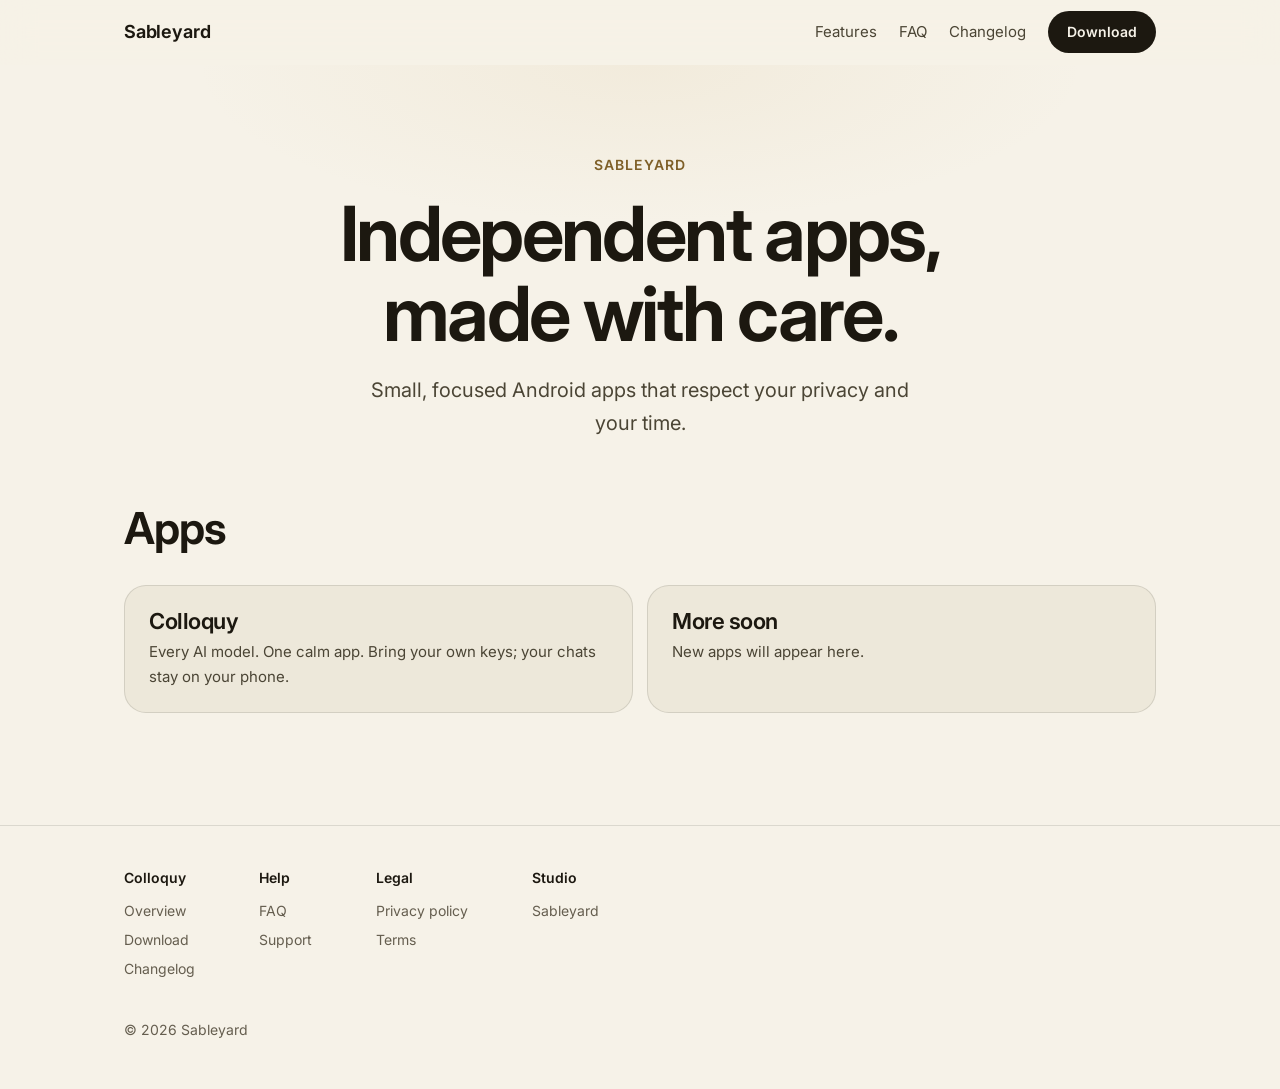
==== index.html @ 64ff5a61 "Add files via upload" ====
<!DOCTYPE html>
<html lang="en">
<head>
<meta charset="utf-8"><meta name="viewport" content="width=device-width, initial-scale=1"><meta name="color-scheme" content="dark light"><meta name="theme-color" content="#16130A"><script>document.documentElement.className="js"</script>
<title>Sableyard - Independent Android apps</title>
<meta name="description" content="Sableyard makes independent Android apps made with care. First app: Colloquy, every AI model in one calm app.">
<link rel="canonical" href="https://sableyard.online/">
<meta property="og:type" content="website"><meta property="og:title" content="Sableyard"><meta property="og:description" content="Independent Android apps, made with care."><meta property="og:url" content="https://sableyard.online/"><meta property="og:image" content="https://sableyard.online/assets/og.png"><meta name="twitter:card" content="summary_large_image">
<link rel="icon" href="assets/favicon.svg" type="image/svg+xml">
<link rel="preload" href="assets/inter.woff2" as="font" type="font/woff2" crossorigin>
<link rel="stylesheet" href="assets/style.css">
</head>
<body>
<a class="skip" href="#main">Skip to content</a>
<header class="site"><div class="wrap bar"><a class="brand" href="./">Sableyard</a><nav><a href="colloquy/#features">Features</a><a href="colloquy/#faq">FAQ</a><a href="colloquy/changelog/">Changelog</a><a class="btn sm" href="colloquy/download/">Download</a></nav></div></header>
<main id="main" class="wrap">
  <div class="hero">
    <p class="eyebrow reveal">Sableyard</p>
    <h1 class="reveal" style="--d:.05s">Independent apps, made with care.</h1>
    <p class="lead reveal" style="--d:.12s">Small, focused Android apps that respect your privacy and your time.</p>
  </div>
  <section>
    <h2 class="reveal">Apps</h2>
    <div class="apps">
      <a class="card reveal" href="colloquy/"><h3>Colloquy</h3><p>Every AI model. One calm app. Bring your own keys; your chats stay on your phone.</p></a>
      <div class="card reveal" style="--d:.08s"><h3>More soon</h3><p>New apps will appear here.</p></div>
    </div>
  </section>
</main>
<footer class="site"><div class="wrap"><div class="cols"><div><h4>Colloquy</h4><a href="colloquy/">Overview</a><a href="colloquy/download/">Download</a><a href="colloquy/changelog/">Changelog</a></div><div><h4>Help</h4><a href="colloquy/#faq">FAQ</a><a href="colloquy/support/">Support</a></div><div><h4>Legal</h4><a href="colloquy/privacy/">Privacy policy</a><a href="colloquy/terms/">Terms</a></div><div><h4>Studio</h4><a href="./">Sableyard</a></div></div><span>&copy; 2026 Sableyard</span></div></footer>
<script src="assets/site.js" defer></script>
</body>
</html>
---- assets/style.css ----
@view-transition{navigation:auto}
@font-face{font-family:Inter;src:url(inter.woff2) format("woff2");font-weight:100 900;font-display:swap}
:root{--bg:#16130A;--raised:#262219;--control:#2E2B22;--line:rgba(244,239,227,.10);--text:#F4EFE3;--text2:#BDB6A4;--text3:#8F8878;--sand:#CDAE72;--btn:#F4EFE3;--btn-fg:#16130A;--ease:cubic-bezier(.2,0,0,1);color-scheme:dark}
@media (prefers-color-scheme:light){:root{--bg:#F6F2E8;--raised:#EDE8DA;--control:#E3DDCB;--line:rgba(28,24,16,.12);--text:#1C1810;--text2:#4B4535;--text3:#655E4F;--sand:#7E5F27;--btn:#1C1810;--btn-fg:#F6F2E8;color-scheme:light}}
*{box-sizing:border-box}
html{scroll-behavior:smooth;-webkit-text-size-adjust:100%}
body{margin:0;background:var(--bg);color:var(--text);font:400 16px/1.65 Inter,system-ui,-apple-system,"Segoe UI",Roboto,sans-serif;-webkit-font-smoothing:antialiased}
a{color:inherit}
:focus-visible{outline:2px solid var(--sand);outline-offset:3px;border-radius:6px}
.wrap{max-width:1080px;margin:0 auto;padding:0 24px}
.skip{position:absolute;left:-999px}.skip:focus{left:16px;top:12px;background:var(--btn);color:var(--btn-fg);padding:8px 14px;border-radius:999px;z-index:20}
header.site{position:sticky;top:0;z-index:10;background:rgba(22,19,10,.72);background:color-mix(in srgb,var(--bg) 72%,transparent);-webkit-backdrop-filter:saturate(1.4) blur(16px);backdrop-filter:saturate(1.4) blur(16px);border-bottom:1px solid transparent;transition:border-color .3s}
header.site.scrolled{border-color:var(--line)}
header .bar{display:flex;align-items:center;justify-content:space-between;height:64px}
.brand{font-weight:650;letter-spacing:-.01em;text-decoration:none;font-size:18px}
nav{display:flex;align-items:center;gap:22px}
nav a:not(.btn){color:var(--text2);text-decoration:none;font-size:15px;transition:color .2s}
nav a:not(.btn):hover{color:var(--text)}
.btn{display:inline-flex;align-items:center;gap:8px;padding:13px 26px;border-radius:999px;background:var(--btn);color:var(--btn-fg);text-decoration:none;font-weight:600;font-size:15px;transition:transform .25s var(--ease),opacity .2s;border:1px solid transparent}
.btn:hover{transform:translateY(-1px)}.btn:active{transform:scale(.97)}
.btn.sm{padding:8px 18px;font-size:14px}
.btn.ghost{background:transparent;color:var(--text);border-color:var(--line)}
.btn.ghost:hover{border-color:var(--sand);color:var(--sand)}
.btn[aria-disabled=true]{opacity:.5;pointer-events:none}
.hero{text-align:center;padding:88px 0 24px;background:radial-gradient(60% 55% at 50% 0,rgba(205,174,114,.10),transparent 72%)}
.eyebrow{color:var(--sand);font-size:14px;font-weight:600;letter-spacing:.08em;text-transform:uppercase;margin:0 0 18px}
h1{font-size:clamp(40px,8vw,76px);line-height:1.05;letter-spacing:-.035em;font-weight:650;margin:0 auto 20px;max-width:14ch}
.lead{font-size:clamp(17px,2.2vw,20px);color:var(--text2);max-width:560px;margin:0 auto}
.row{display:flex;flex-wrap:wrap;justify-content:center;gap:12px;margin:32px 0 8px}
.meta{color:var(--text3);font-size:14px}
.stage{display:flex;justify-content:center;padding:48px 0 8px}
.phone{width:min(290px,76vw);aspect-ratio:9/19;border-radius:46px;border:1px solid var(--line);background:#0b0a06;padding:9px;box-shadow:0 50px 120px -50px #000,0 0 0 1px rgba(255,255,255,.02) inset;transition:transform .25s var(--ease);will-change:transform}
.screen{height:100%;border-radius:37px;background:#111;color:#f2f2f2;padding:16px 14px;display:flex;flex-direction:column;gap:14px;overflow:hidden;font-size:12.5px;line-height:1.5}
.screen .top{display:flex;align-items:center;justify-content:space-between;padding-top:14px}
.circ{width:30px;height:30px;border-radius:50%;background:#292929;border:1px solid rgba(255,255,255,.08);flex:none}
.pill{display:inline-flex;align-items:center;gap:6px;background:#292929;border:1px solid rgba(255,255,255,.08);border-radius:999px;padding:6px 14px;font-weight:600;font-size:12px}
.msgs{flex:1;display:flex;flex-direction:column;gap:14px;padding-top:18px}
.u{align-self:flex-end;background:#1f1f1f;border-radius:16px;padding:8px 12px;margin:0;max-width:80%}
.a{margin:0;color:#e6e6e6;min-height:3.2em}.a small{display:block;color:#8a8a8a;font-size:11px;margin-bottom:4px}
.comp{display:flex;align-items:center;gap:10px;background:#292929;border:1px solid rgba(255,255,255,.08);border-radius:26px;padding:8px;color:#8a8a8a}
.comp span{flex:1;padding-left:4px}.comp .circ{background:#333}.comp .send{background:#f2f2f2;border:0}
.chips{display:flex;flex-wrap:wrap;justify-content:center;gap:8px;margin:28px auto 0;max-width:640px}
.chips button{font:inherit;font-size:14px;color:var(--text2);background:var(--control);border:1px solid var(--line);border-radius:999px;padding:7px 16px;cursor:pointer;transition:all .2s var(--ease)}
.chips button:hover{color:var(--text)}.chips button:active{transform:scale(.95)}
.chips button[aria-pressed=true]{color:var(--sand);border-color:var(--sand)}
section{padding:40px 0}
h2{font-size:clamp(28px,4.5vw,44px);line-height:1.12;letter-spacing:-.025em;font-weight:650;margin:0 0 12px}
h3{margin:0;font-size:clamp(22px,3vw,30px);line-height:1.2;letter-spacing:-.02em;font-weight:620}
.feature{display:grid;grid-template-columns:1fr 1.5fr;gap:24px 48px;padding:48px 0;border-top:1px solid var(--line)}
.feature .n{display:block;color:var(--sand);font-size:13px;font-weight:600;letter-spacing:.08em;margin-bottom:10px}
.feature p{margin:0 0 12px;color:var(--text2);font-size:17px}
.feature p:last-child{margin:0}
.apps{display:grid;gap:14px;grid-template-columns:repeat(auto-fit,minmax(260px,1fr));margin-top:32px}
.card{display:block;background:var(--raised);border:1px solid var(--line);border-radius:22px;padding:22px 24px;text-decoration:none;transition:transform .3s var(--ease),border-color .3s}
a.card:hover{transform:translateY(-3px);border-color:var(--sand)}
.card h3{font-size:22px;margin-bottom:6px}.card p{margin:0;color:var(--text2);font-size:15px}
details{border-top:1px solid var(--line)}details:last-of-type{border-bottom:1px solid var(--line)}
summary{list-style:none;cursor:pointer;display:flex;justify-content:space-between;gap:16px;padding:20px 0;font-size:18px;font-weight:550}
summary::-webkit-details-marker{display:none}
summary::after{content:"+";color:var(--sand);font-size:24px;line-height:1;transition:transform .3s var(--ease)}
details[open] summary::after{transform:rotate(45deg)}
details p{margin:0 0 20px;color:var(--text2);max-width:62ch}
.cta{text-align:center;padding:96px 0 40px}
.cta h2{max-width:16ch;margin:0 auto 12px}
footer.site{margin-top:72px;border-top:1px solid var(--line);padding:40px 0 48px;color:var(--text3);font-size:14px}
footer .cols{display:flex;flex-wrap:wrap;gap:32px 64px;margin-bottom:32px}
footer h4{margin:0 0 10px;color:var(--text);font-size:14px;font-weight:600}
footer a{display:block;color:var(--text3);text-decoration:none;margin:6px 0}footer a:hover{color:var(--text)}
.policy h1{font-size:clamp(30px,5vw,44px);max-width:none;margin:56px 0 12px;text-align:left}
.policy h2{font-size:20px;margin:32px 0 8px;letter-spacing:-.01em}
.policy p,.policy li{color:var(--text2);max-width:70ch}.policy .meta{color:var(--text3)}
.summary{background:var(--raised);border:1px solid var(--line);border-radius:18px;padding:16px 20px;margin:24px 0}
.js .reveal{opacity:0;transform:translateY(18px);transition:opacity .8s var(--ease),transform .8s var(--ease);transition-delay:var(--d,0s)}
.js .reveal.in{opacity:1;transform:none}
@media (max-width:720px){.feature{grid-template-columns:1fr}nav a:not(.btn){display:none}.hero{padding-top:56px}}
@media (prefers-reduced-motion:reduce){*{transition:none!important;animation:none!important;scroll-behavior:auto!important}.js .reveal{opacity:1;transform:none}}

header.site{view-transition-name:site-header}
.prog{position:absolute;left:0;bottom:-1px;height:2px;width:100%;background:var(--sand);transform-origin:0 50%;transform:scaleX(0);pointer-events:none}
.card{position:relative;overflow:hidden}
.card::before{content:"";position:absolute;inset:0;background:radial-gradient(260px circle at var(--mx,50%) var(--my,0%),rgba(205,174,114,.12),transparent 70%);opacity:0;transition:opacity .35s;pointer-events:none}
.card:hover::before{opacity:1}
.js h1.reveal{filter:blur(10px);transition:opacity .9s var(--ease),transform .9s var(--ease),filter .9s var(--ease)}
.js h1.reveal.in{filter:none}
.dl{display:grid;grid-template-columns:1.6fr 1fr;gap:16px;margin-top:40px}
.panel{padding:28px}
.kv{margin:0 0 24px}.kv div{display:flex;justify-content:space-between;gap:16px;padding:12px 0;border-bottom:1px solid var(--line)}
.kv dt{color:var(--text3)}.kv dd{margin:0;text-align:right;color:var(--text)}
.mono{font-family:ui-monospace,SFMono-Regular,Menlo,Consolas,monospace;font-size:12px;word-break:break-all}
.qr{display:flex;flex-direction:column;align-items:center;justify-content:center;text-align:center;gap:14px;padding:28px}
.qr img{width:168px;height:168px;border-radius:14px}.qr p{margin:0;color:var(--text2);font-size:14px;max-width:22ch}
.steps{list-style:none;margin:24px 0 0;padding:0;counter-reset:s;display:grid;gap:12px}
.steps li{counter-increment:s;background:var(--raised);border:1px solid var(--line);border-radius:20px;padding:18px 22px 18px 64px;position:relative;color:var(--text2)}
.steps li::before{content:counter(s);position:absolute;left:20px;top:16px;width:30px;height:30px;border-radius:50%;border:1px solid var(--sand);color:var(--sand);display:grid;place-items:center;font-weight:600;font-size:14px}
.steps b{color:var(--text);font-weight:600}
pre{background:var(--raised);border:1px solid var(--line);border-radius:16px;padding:16px 18px;overflow:auto;font:13px/1.6 ui-monospace,SFMono-Regular,Menlo,Consolas,monospace;color:var(--text2)}
.plain li{margin:8px 0;color:var(--text2)}
.tl{border-left:1px solid var(--line);margin:32px 0 0 6px;padding-left:28px}
.tl article{position:relative;padding-bottom:36px}
.tl article::before{content:"";position:absolute;left:-34px;top:8px;width:11px;height:11px;border-radius:50%;background:var(--sand)}
.tl h3{font-size:22px}.tl ul{margin:12px 0 0;padding-left:20px;color:var(--text2)}.tl li{margin:6px 0}
.tl time{color:var(--text3);font-size:14px}
.page h1{max-width:none;text-align:left;margin:56px 0 12px;font-size:clamp(34px,6vw,56px)}
@media (max-width:720px){.dl{grid-template-columns:1fr}}
@media (prefers-reduced-motion:reduce){@view-transition{navigation:none}.js h1.reveal{filter:none}}
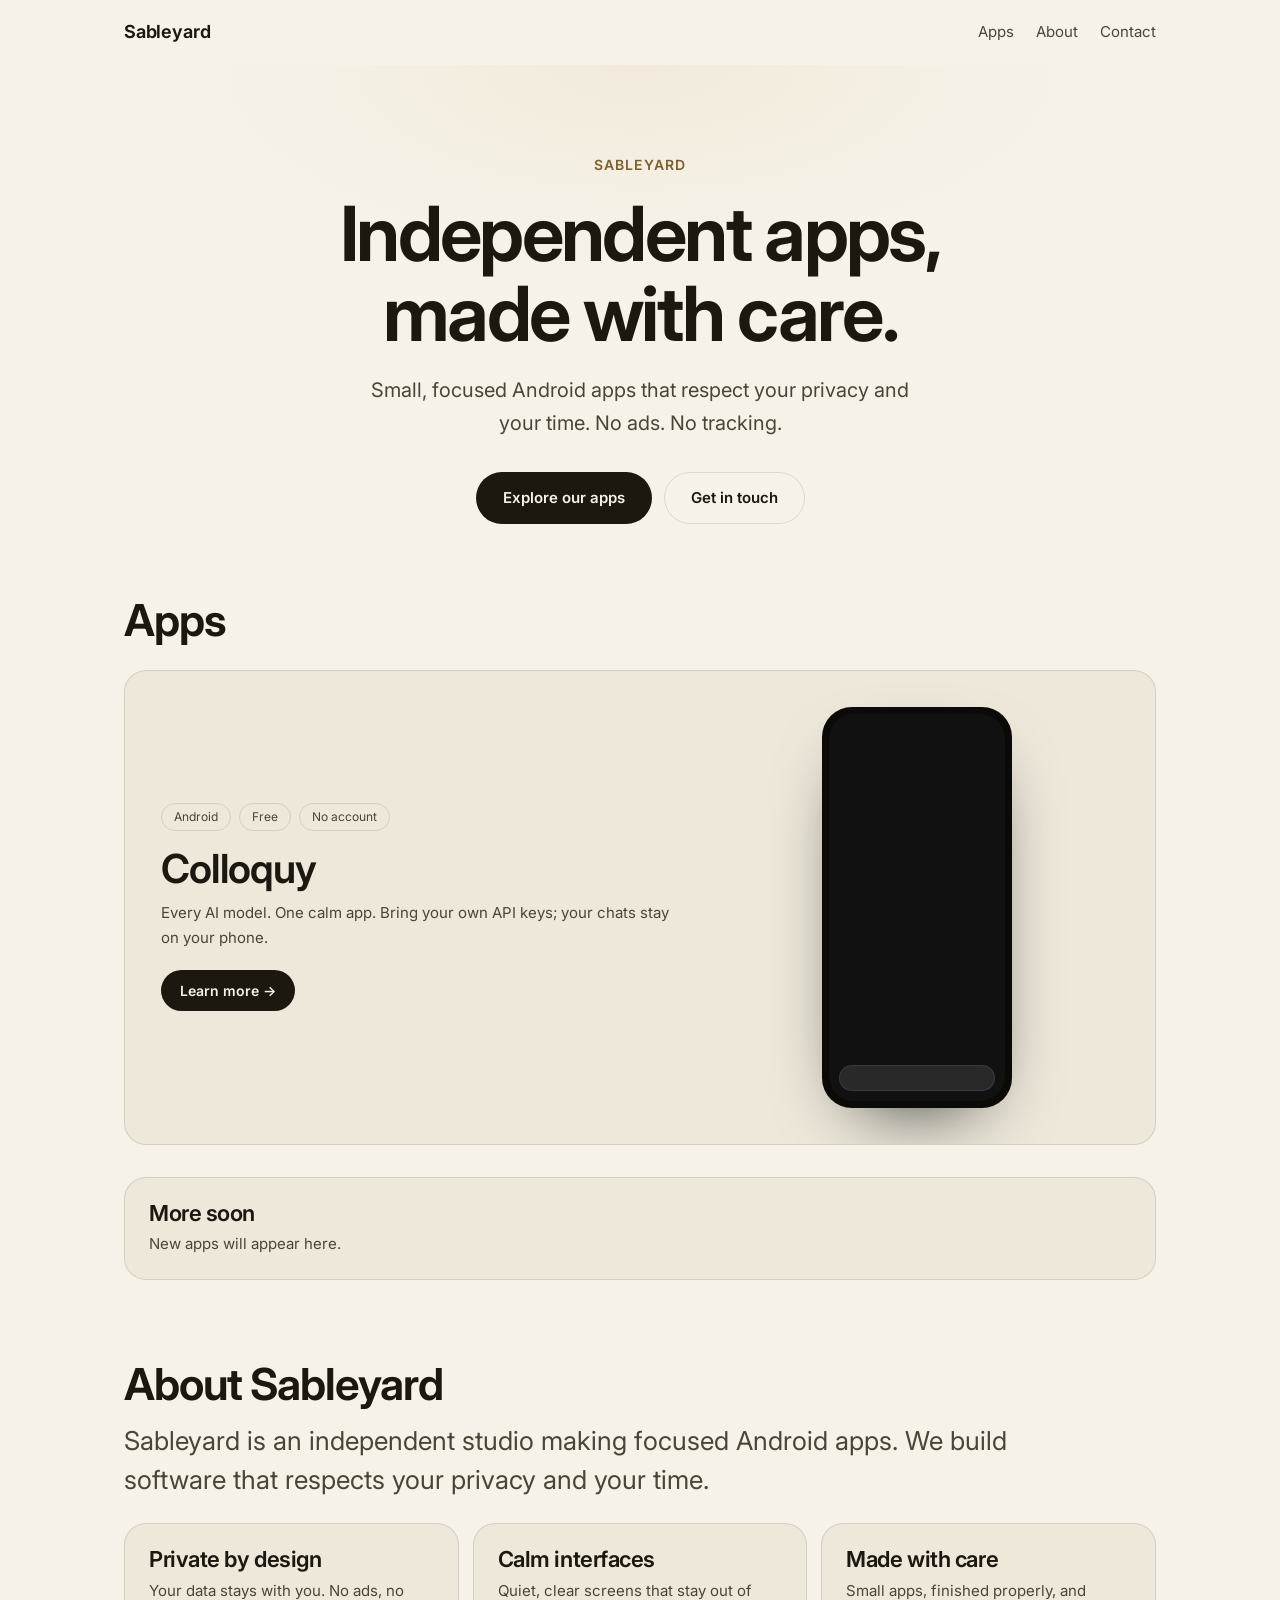
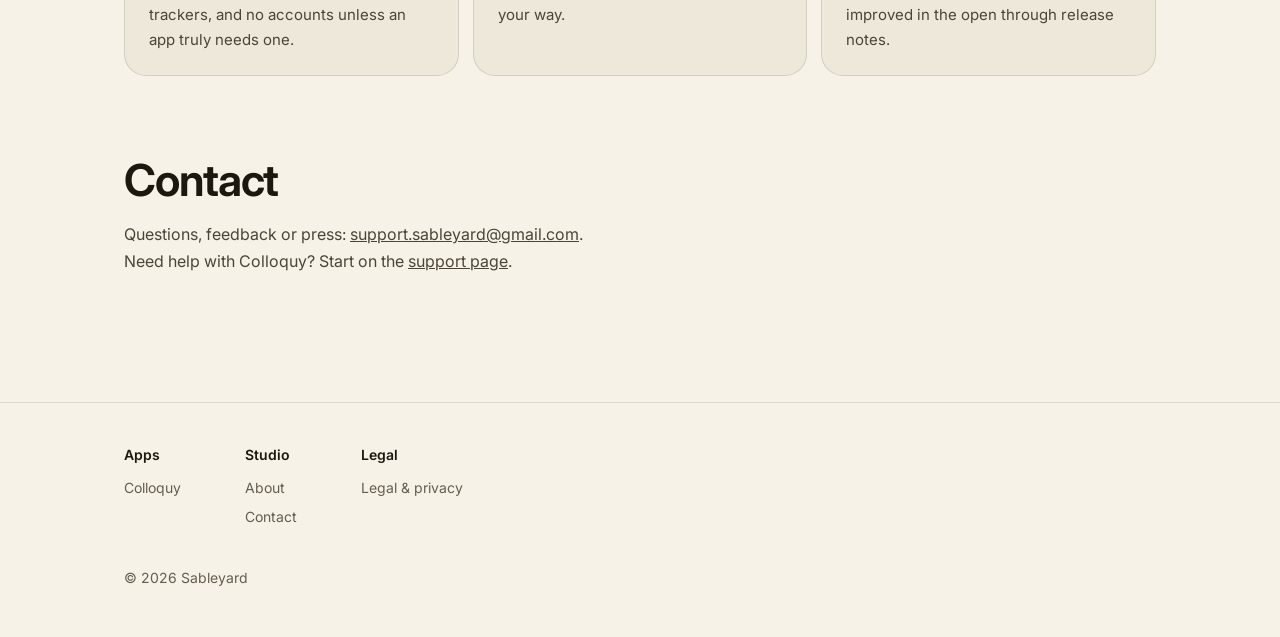
==== commit f97fbe41: "Add files via upload" ====
--- a/index.html
+++ b/index.html
@@ -5,29 +5,50 @@
 <title>Sableyard - Independent Android apps</title>
 <meta name="description" content="Sableyard makes independent Android apps made with care. First app: Colloquy, every AI model in one calm app.">
 <link rel="canonical" href="https://sableyard.online/">
-<meta property="og:type" content="website"><meta property="og:title" content="Sableyard"><meta property="og:description" content="Independent Android apps, made with care."><meta property="og:url" content="https://sableyard.online/"><meta property="og:image" content="https://sableyard.online/assets/og.png"><meta name="twitter:card" content="summary_large_image">
+<meta property="og:type" content="website"><meta property="og:title" content="Sableyard"><meta property="og:description" content="Independent Android apps, made with care."><meta property="og:url" content="https://sableyard.online/"><meta property="og:image" content="https://sableyard.online/assets/og-home.png"><meta name="twitter:card" content="summary_large_image">
 <link rel="icon" href="assets/favicon.svg" type="image/svg+xml">
 <link rel="preload" href="assets/inter.woff2" as="font" type="font/woff2" crossorigin>
 <link rel="stylesheet" href="assets/style.css">
+<script type="application/ld+json">{"@context":"https://schema.org","@type":"Organization","name":"Sableyard","url":"https://sableyard.online/","email":"support.sableyard@gmail.com"}</script>
 </head>
 <body>
 <a class="skip" href="#main">Skip to content</a>
-<header class="site"><div class="wrap bar"><a class="brand" href="./">Sableyard</a><nav><a href="colloquy/#features">Features</a><a href="colloquy/#faq">FAQ</a><a href="colloquy/changelog/">Changelog</a><a class="btn sm" href="colloquy/download/">Download</a></nav></div></header>
+<header class="site"><div class="wrap bar"><a class="brand" href="./">Sableyard</a><div class="end"><nav id="nav"><a href="#apps">Apps</a><a href="#about">About</a><a href="#contact">Contact</a></nav><button class="menu" type="button" aria-label="Menu" aria-expanded="false" aria-controls="nav"><i></i><i></i></button></div></div></header>
 <main id="main" class="wrap">
   <div class="hero">
     <p class="eyebrow reveal">Sableyard</p>
     <h1 class="reveal" style="--d:.05s">Independent apps, made with care.</h1>
-    <p class="lead reveal" style="--d:.12s">Small, focused Android apps that respect your privacy and your time.</p>
+    <p class="lead reveal" style="--d:.12s">Small, focused Android apps that respect your privacy and your time. No ads. No tracking.</p>
+    <div class="row reveal" style="--d:.18s"><a class="btn" href="#apps">Explore our apps</a><a class="btn ghost" href="#contact">Get in touch</a></div>
   </div>
-  <section>
+
+  <section id="apps">
     <h2 class="reveal">Apps</h2>
-    <div class="apps">
-      <a class="card reveal" href="colloquy/"><h3>Colloquy</h3><p>Every AI model. One calm app. Bring your own keys; your chats stay on your phone.</p></a>
-      <div class="card reveal" style="--d:.08s"><h3>More soon</h3><p>New apps will appear here.</p></div>
+    <a class="card feat reveal" href="colloquy/" style="margin-top:24px">
+      <div><div class="tags"><span>Android</span><span>Free</span><span>No account</span></div>
+        <h3>Colloquy</h3><p>Every AI model. One calm app. Bring your own API keys; your chats stay on your phone.</p>
+        <span class="btn sm">Learn more &rarr;</span></div>
+      <div class="mini" aria-hidden="true"><div><span></span></div></div>
+    </a>
+    <div class="apps"><div class="card reveal"><h3>More soon</h3><p>New apps will appear here.</p></div></div>
+  </section>
+
+  <section id="about" class="about">
+    <h2 class="reveal">About Sableyard</h2>
+    <p class="big reveal">Sableyard is an independent studio making focused Android apps. We build software that respects your privacy and your time.</p>
+    <div class="principles">
+      <div class="card reveal"><h3>Private by design</h3><p>Your data stays with you. No ads, no trackers, and no accounts unless an app truly needs one.</p></div>
+      <div class="card reveal" style="--d:.06s"><h3>Calm interfaces</h3><p>Quiet, clear screens that stay out of your way.</p></div>
+      <div class="card reveal" style="--d:.12s"><h3>Made with care</h3><p>Small apps, finished properly, and improved in the open through release notes.</p></div>
     </div>
   </section>
+
+  <section id="contact">
+    <h2 class="reveal">Contact</h2>
+    <p class="reveal" style="color:var(--text2);max-width:52ch">Questions, feedback or press: <a href="mailto:support.sableyard@gmail.com">support.sableyard@gmail.com</a>.<br>Need help with Colloquy? Start on the <a href="colloquy/support/">support page</a>.</p>
+  </section>
 </main>
-<footer class="site"><div class="wrap"><div class="cols"><div><h4>Colloquy</h4><a href="colloquy/">Overview</a><a href="colloquy/download/">Download</a><a href="colloquy/changelog/">Changelog</a></div><div><h4>Help</h4><a href="colloquy/#faq">FAQ</a><a href="colloquy/support/">Support</a></div><div><h4>Legal</h4><a href="colloquy/privacy/">Privacy policy</a><a href="colloquy/terms/">Terms</a></div><div><h4>Studio</h4><a href="./">Sableyard</a></div></div><span>&copy; 2026 Sableyard</span></div></footer>
+<footer class="site"><div class="wrap"><div class="cols"><div><h4>Apps</h4><a href="colloquy/">Colloquy</a></div><div><h4>Studio</h4><a href="#about">About</a><a href="#contact">Contact</a></div><div><h4>Legal</h4><a href="legal/">Legal &amp; privacy</a></div></div><span>&copy; 2026 Sableyard</span></div></footer>
 <script src="assets/site.js" defer></script>
 </body>
 </html>
--- a/assets/style.css
+++ b/assets/style.css
@@ -72,7 +72,7 @@
 .summary{background:var(--raised);border:1px solid var(--line);border-radius:18px;padding:16px 20px;margin:24px 0}
 .js .reveal{opacity:0;transform:translateY(18px);transition:opacity .8s var(--ease),transform .8s var(--ease);transition-delay:var(--d,0s)}
 .js .reveal.in{opacity:1;transform:none}
-@media (max-width:720px){.feature{grid-template-columns:1fr}nav a:not(.btn){display:none}.hero{padding-top:56px}}
+@media (max-width:720px){.feature{grid-template-columns:1fr}.hero{padding-top:56px}.menu{display:block}nav#nav{display:none;position:absolute;top:100%;left:0;right:0;flex-direction:column;align-items:stretch;gap:0;background:var(--bg);border-bottom:1px solid var(--line);padding:8px 24px 20px}nav#nav.open{display:flex}nav#nav a{padding:14px 0;font-size:17px;border-bottom:1px solid var(--line)}.by{display:none}}
 @media (prefers-reduced-motion:reduce){*{transition:none!important;animation:none!important;scroll-behavior:auto!important}.js .reveal{opacity:1;transform:none}}
 
 header.site{view-transition-name:site-header}
@@ -103,3 +103,28 @@
 .page h1{max-width:none;text-align:left;margin:56px 0 12px;font-size:clamp(34px,6vw,56px)}
 @media (max-width:720px){.dl{grid-template-columns:1fr}}
 @media (prefers-reduced-motion:reduce){@view-transition{navigation:none}.js h1.reveal{filter:none}}
+
+.end{display:flex;align-items:center;gap:22px}
+.id{display:flex;align-items:baseline;gap:10px}
+.by{color:var(--text3);font-size:13px;text-decoration:none}.by:hover{color:var(--text)}
+nav a[aria-current=page]{color:var(--text)!important}
+.menu{display:none;width:40px;height:40px;border-radius:50%;border:1px solid var(--line);background:transparent;position:relative;cursor:pointer;padding:0}
+.menu i{position:absolute;left:12px;right:12px;height:1.5px;background:var(--text);transition:transform .3s var(--ease)}
+.menu i:nth-child(1){top:16px}.menu i:nth-child(2){top:23px}
+.menu[aria-expanded=true] i:nth-child(1){transform:translateY(3.5px) rotate(45deg)}
+.menu[aria-expanded=true] i:nth-child(2){transform:translateY(-3.5px) rotate(-45deg)}
+.crumbs{display:flex;flex-wrap:wrap;gap:8px;color:var(--text3);font-size:14px;margin-top:36px}
+.crumbs a{color:var(--text3);text-decoration:none}.crumbs a:hover{color:var(--text)}
+.crumbs span+span::before,.crumbs a+span::before{content:"/";margin-right:8px;color:var(--line)}
+.crumbs+h1,.crumbs+.eyebrow{margin-top:14px}
+.feat{display:grid;grid-template-columns:1.3fr 1fr;gap:28px;align-items:center;padding:36px}
+.feat h3{font-size:clamp(28px,4vw,40px);margin-bottom:8px}
+.feat p{margin:0 0 20px;color:var(--text2)}
+.tags{display:flex;gap:8px;flex-wrap:wrap;margin:0 0 14px}
+.tags span{font-size:12px;color:var(--text2);border:1px solid var(--line);border-radius:999px;padding:3px 12px}
+.mini{width:min(190px,48vw);aspect-ratio:9/19;border-radius:30px;border:1px solid var(--line);background:#0b0a06;padding:6px;justify-self:center;box-shadow:0 30px 80px -40px #000}
+.mini div{height:100%;border-radius:25px;background:#111;display:flex;flex-direction:column;justify-content:flex-end;padding:10px}
+.mini span{height:26px;border-radius:14px;background:#292929;border:1px solid rgba(255,255,255,.08)}
+.principles{display:grid;gap:14px;grid-template-columns:repeat(auto-fit,minmax(230px,1fr));margin-top:24px}
+.about p.big{font-size:clamp(20px,2.6vw,26px);line-height:1.5;color:var(--text2);max-width:34em;margin:0}
+@media (max-width:720px){.feat{grid-template-columns:1fr;padding:26px}}
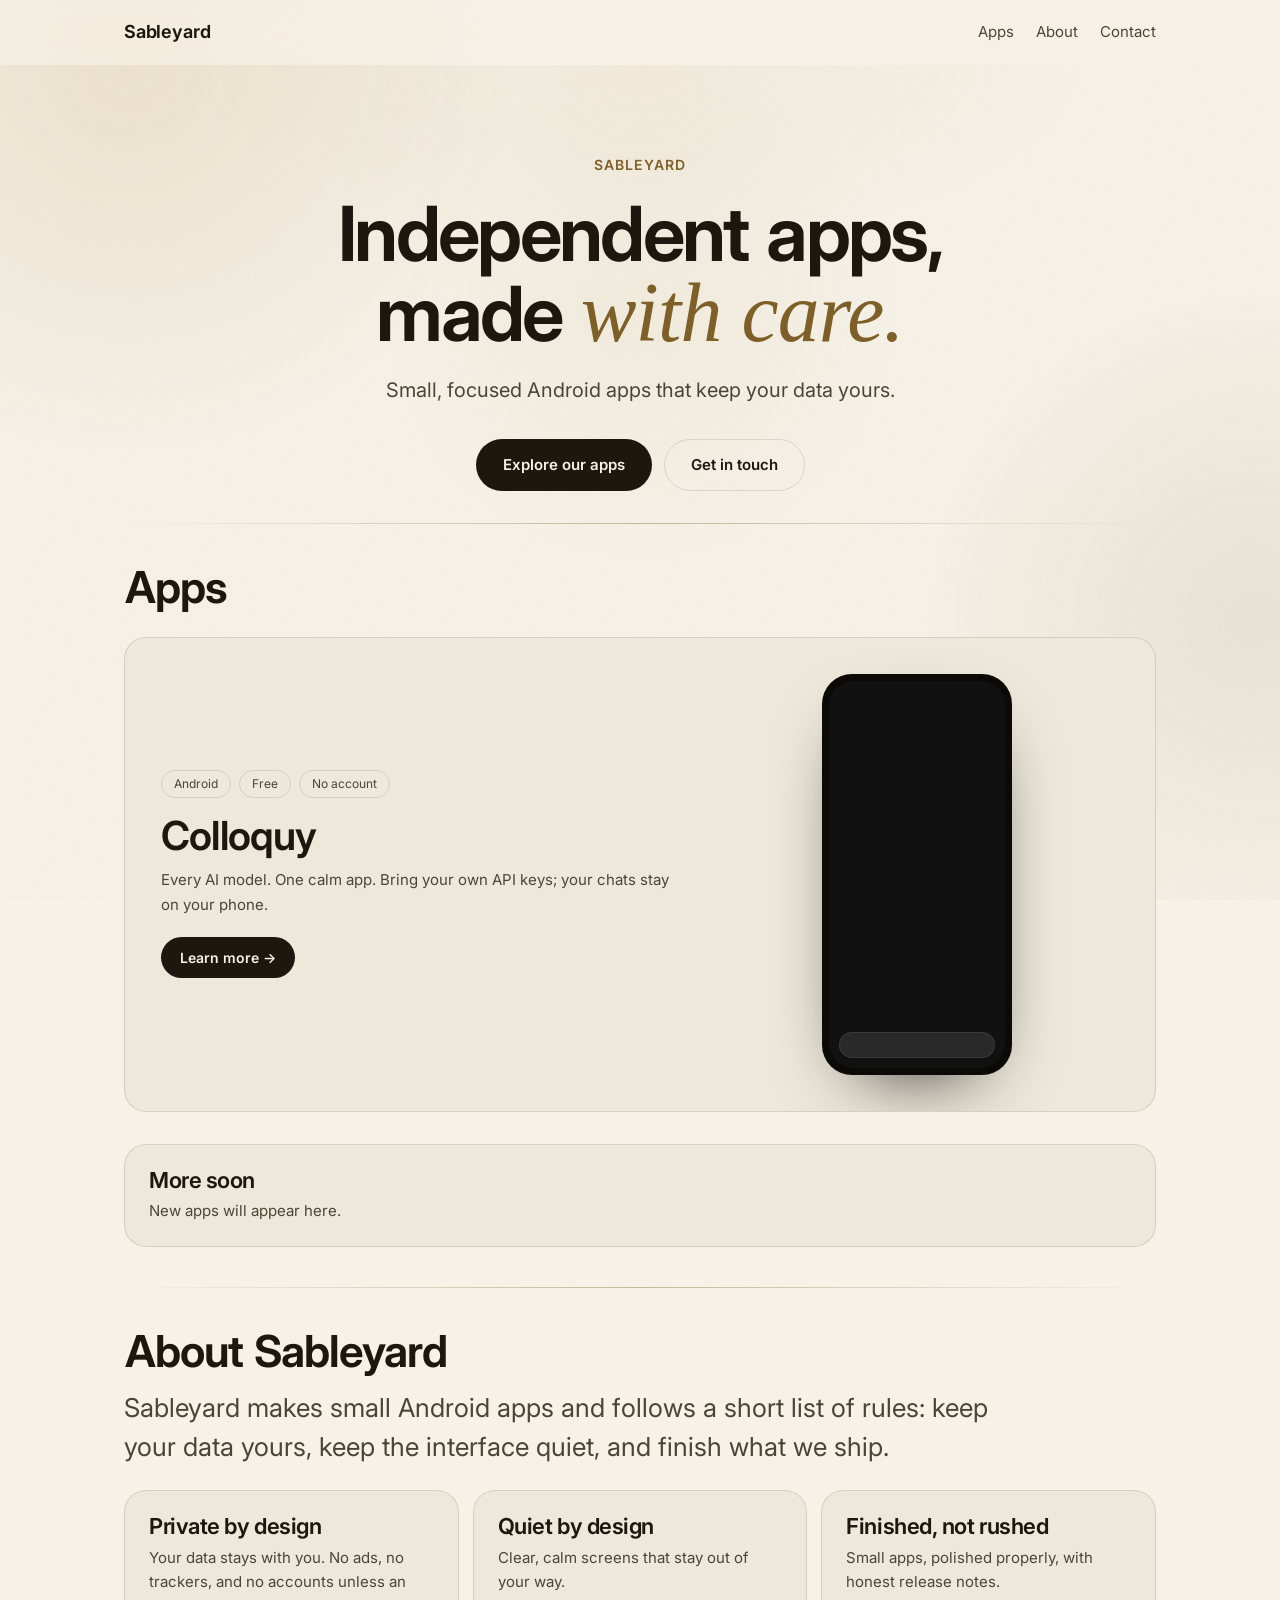
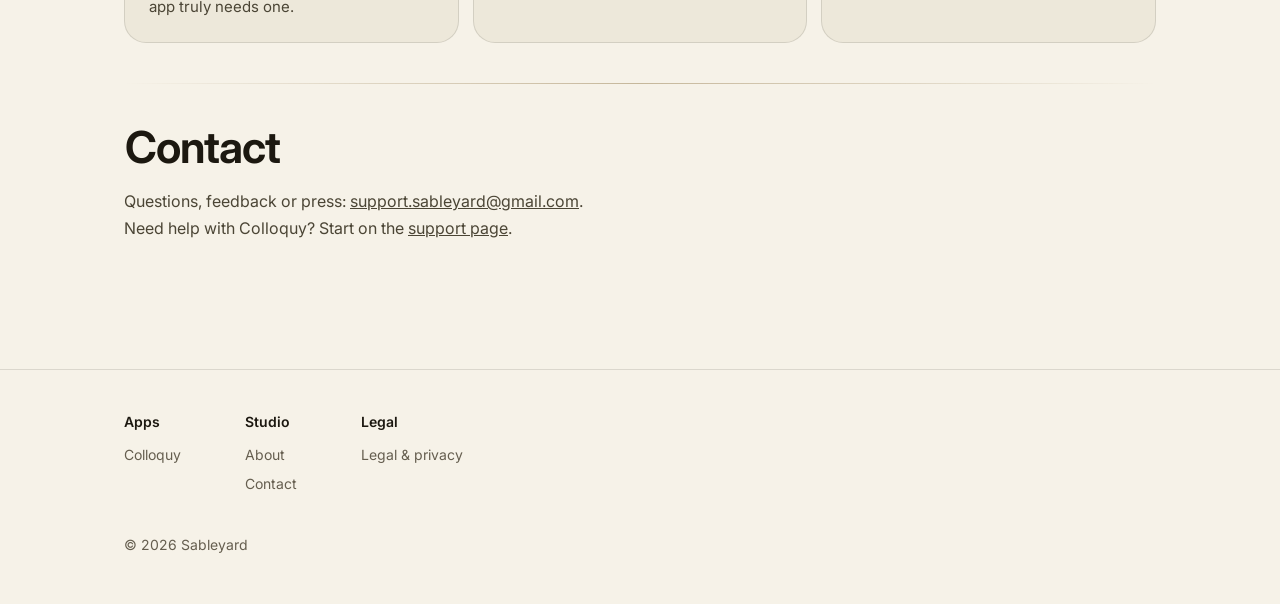
==== commit 26bdd223: "Add files via upload" ====
--- a/index.html
+++ b/index.html
@@ -17,8 +17,8 @@
 <main id="main" class="wrap">
   <div class="hero">
     <p class="eyebrow reveal">Sableyard</p>
-    <h1 class="reveal" style="--d:.05s">Independent apps, made with care.</h1>
-    <p class="lead reveal" style="--d:.12s">Small, focused Android apps that respect your privacy and your time. No ads. No tracking.</p>
+    <h1 class="reveal" style="--d:.05s">Independent apps, made <span class="s">with care.</span></h1>
+    <p class="lead reveal" style="--d:.12s">Small, focused Android apps that keep your data yours.</p>
     <div class="row reveal" style="--d:.18s"><a class="btn" href="#apps">Explore our apps</a><a class="btn ghost" href="#contact">Get in touch</a></div>
   </div>
 
@@ -35,11 +35,11 @@
 
   <section id="about" class="about">
     <h2 class="reveal">About Sableyard</h2>
-    <p class="big reveal">Sableyard is an independent studio making focused Android apps. We build software that respects your privacy and your time.</p>
+    <p class="big reveal">Sableyard makes small Android apps and follows a short list of rules: keep your data yours, keep the interface quiet, and finish what we ship.</p>
     <div class="principles">
       <div class="card reveal"><h3>Private by design</h3><p>Your data stays with you. No ads, no trackers, and no accounts unless an app truly needs one.</p></div>
-      <div class="card reveal" style="--d:.06s"><h3>Calm interfaces</h3><p>Quiet, clear screens that stay out of your way.</p></div>
-      <div class="card reveal" style="--d:.12s"><h3>Made with care</h3><p>Small apps, finished properly, and improved in the open through release notes.</p></div>
+      <div class="card reveal" style="--d:.06s"><h3>Quiet by design</h3><p>Clear, calm screens that stay out of your way.</p></div>
+      <div class="card reveal" style="--d:.12s"><h3>Finished, not rushed</h3><p>Small apps, polished properly, with honest release notes.</p></div>
     </div>
   </section>
 
--- a/assets/style.css
+++ b/assets/style.css
@@ -2,6 +2,7 @@
 @font-face{font-family:Inter;src:url(inter.woff2) format("woff2");font-weight:100 900;font-display:swap}
 :root{--bg:#16130A;--raised:#262219;--control:#2E2B22;--line:rgba(244,239,227,.10);--text:#F4EFE3;--text2:#BDB6A4;--text3:#8F8878;--sand:#CDAE72;--btn:#F4EFE3;--btn-fg:#16130A;--ease:cubic-bezier(.2,0,0,1);color-scheme:dark}
 @media (prefers-color-scheme:light){:root{--bg:#F6F2E8;--raised:#EDE8DA;--control:#E3DDCB;--line:rgba(28,24,16,.12);--text:#1C1810;--text2:#4B4535;--text3:#655E4F;--sand:#7E5F27;--btn:#1C1810;--btn-fg:#F6F2E8;color-scheme:light}}
+@font-face{font-family:"Instrument Serif";src:url(instrument-serif-italic.woff2) format("woff2");font-style:italic;font-weight:400;font-display:swap}
 *{box-sizing:border-box}
 html{scroll-behavior:smooth;-webkit-text-size-adjust:100%}
 body{margin:0;background:var(--bg);color:var(--text);font:400 16px/1.65 Inter,system-ui,-apple-system,"Segoe UI",Roboto,sans-serif;-webkit-font-smoothing:antialiased}
@@ -128,3 +129,89 @@
 .principles{display:grid;gap:14px;grid-template-columns:repeat(auto-fit,minmax(230px,1fr));margin-top:24px}
 .about p.big{font-size:clamp(20px,2.6vw,26px);line-height:1.5;color:var(--text2);max-width:34em;margin:0}
 @media (max-width:720px){.feat{grid-template-columns:1fr;padding:26px}}
+
+.s{font-family:"Instrument Serif",Georgia,serif;font-style:italic;font-weight:400;color:var(--sand);letter-spacing:-.01em}
+h1 .s{font-size:1.1em;line-height:.9}h2 .s{font-size:1.08em}
+.ann{position:relative;display:flex;justify-content:center;gap:10px;padding:10px 44px 10px 16px;font-size:14px;color:var(--text2);background:var(--raised);border-bottom:1px solid var(--line);text-align:center}
+.ann a{color:var(--text);text-underline-offset:3px}.ann b{color:var(--sand);font-weight:600}
+.ann button{position:absolute;right:6px;top:50%;translate:0 -50%;background:none;border:0;color:var(--text3);font-size:22px;line-height:1;padding:6px 12px;cursor:pointer}
+.glass{position:relative;background:linear-gradient(180deg,rgba(255,255,255,.14),rgba(255,255,255,.05));-webkit-backdrop-filter:blur(20px) saturate(1.2);backdrop-filter:blur(20px) saturate(1.2);box-shadow:0 6px 20px rgba(0,0,0,.28)}
+.glass::before{content:"";position:absolute;inset:0;border-radius:inherit;padding:1.2px;background:linear-gradient(135deg,rgba(255,255,255,.7),rgba(255,255,255,.2) 50%,rgba(255,255,255,.08));-webkit-mask:linear-gradient(#000 0 0) content-box,linear-gradient(#000 0 0);-webkit-mask-composite:xor;mask:linear-gradient(#000 0 0) content-box,linear-gradient(#000 0 0);mask-composite:exclude;pointer-events:none}
+@media (prefers-color-scheme:light){.glass{background:linear-gradient(180deg,rgba(255,255,255,.75),rgba(255,255,255,.45));box-shadow:0 6px 20px rgba(0,0,0,.12)}.glass::before{background:linear-gradient(135deg,rgba(255,255,255,1),rgba(255,255,255,.4) 50%,rgba(0,0,0,.1))}}
+.chip{display:inline-block;padding:7px 16px;border-radius:999px;font-size:13px;color:var(--text2);margin:0 0 22px}
+.trust{display:flex;flex-wrap:wrap;justify-content:center;gap:8px 22px;list-style:none;margin:6px 0 0;padding:0;color:var(--text2);font-size:14px}
+.trust li::before{content:"\2713";color:var(--sand);margin-right:7px;font-weight:700}
+.screen{position:relative}
+.msgs p{margin:0}.msgs p.in{animation:pop .45s var(--ease)}
+@keyframes pop{from{opacity:0;transform:translateY(8px)}}
+.pill{transition:box-shadow .3s}.pill.hl{box-shadow:0 0 0 2px var(--sand)}
+.pill::after{content:"";width:6px;height:6px;border-right:1.5px solid #aaa;border-bottom:1.5px solid #aaa;rotate:45deg;margin:-3px 0 0 2px}
+.sheet{position:absolute;left:8px;right:8px;bottom:8px;background:#1f1f1f;border:1px solid rgba(255,255,255,.1);border-radius:22px;padding:12px 10px;transform:translateY(112%);transition:transform .5s var(--ease);z-index:3}
+.sheet.show{transform:none}.sheet b{display:block;text-align:center;font-size:12px;margin-bottom:6px}
+.sheet div{display:flex;justify-content:space-between;padding:9px 8px;border-radius:12px;color:#d6d6d6;font-size:12px}
+.sheet .sel{background:#2c2c2c;color:#fff}.sheet .sel::after{content:"\2713"}
+.how{display:grid;grid-template-columns:1fr 1fr;gap:56px;align-items:start;margin-top:8px}
+.how-phone{position:sticky;top:96px;order:2;display:flex;justify-content:center;padding:8px 0}
+.phone.sm{width:min(250px,60vw)}
+.step{min-height:68vh;display:flex;flex-direction:column;justify-content:center;opacity:.3;transition:opacity .5s var(--ease)}
+.step.on{opacity:1}.step .n{color:var(--sand);font-size:13px;font-weight:600;letter-spacing:.08em;text-transform:uppercase;margin-bottom:10px}
+.step p{color:var(--text2);font-size:18px;max-width:34ch;margin:10px 0 0}
+.scr{position:absolute;inset:0;padding:34px 14px 16px;display:flex;flex-direction:column;gap:10px;opacity:0;transform:translateY(10px);transition:opacity .5s var(--ease),transform .5s var(--ease);font-size:12px}
+[data-step="1"] .s1,[data-step="2"] .s2,[data-step="3"] .s3{opacity:1;transform:none}
+.scr h6{margin:0 0 4px;font-size:14px;text-align:center;font-weight:600}
+.r2{display:flex;justify-content:space-between;align-items:center;background:#1f1f1f;border-radius:14px;padding:11px 12px;color:#e6e6e6}.r2 small{color:#8a8a8a}.r2 .ok{color:#93A6BD}
+.fld{background:#1f1f1f;border:1px solid rgba(255,255,255,.12);border-radius:14px;padding:11px 12px;color:#bbb;letter-spacing:2px;overflow:hidden;white-space:nowrap}
+.btnw{background:#f2f2f2;color:#111;border-radius:999px;text-align:center;padding:10px;font-weight:600}
+.srch{background:#292929;border-radius:999px;padding:9px 12px;color:#8a8a8a}
+.bento{display:grid;grid-template-columns:repeat(3,1fr);gap:14px;margin-top:28px}.b2{grid-column:span 2}
+.bento .card{display:flex;flex-direction:column;gap:10px;min-height:210px}.bento h3{font-size:21px}
+.v{margin-top:auto;display:flex;flex-wrap:wrap;gap:6px;align-items:center;color:var(--text2);font-size:12px}
+.v span{border:1px solid var(--line);border-radius:999px;padding:4px 11px;background:var(--control)}
+.v .arr{flex:1;min-width:24px;height:1px;border-top:1px dashed var(--sand)}
+.v .x{border-style:dashed;color:var(--text3);text-decoration:line-through}
+.wave{gap:4px;height:34px}.wave i{width:4px;border-radius:3px;background:var(--sand);height:30%;animation:wv 1.1s ease-in-out infinite}
+.wave i:nth-child(2n){animation-delay:.18s}.wave i:nth-child(3n){animation-delay:.36s}.wave i:nth-child(4n){animation-delay:.1s}
+@keyframes wv{50%{height:100%}}
+.two{display:grid;grid-template-columns:1fr 1fr;gap:14px;margin-top:24px}
+.two ul{list-style:none;margin:12px 0 0;padding:0}.two li{padding:7px 0 7px 26px;position:relative;color:var(--text2)}
+.two .ok li::before{content:"\2713";color:var(--sand);position:absolute;left:0;font-weight:700}.two .no li::before{content:"\00D7";color:var(--text3);position:absolute;left:3px;font-size:20px;line-height:1.1}
+.cost{text-align:center;padding:44px 28px}.cost h2{margin-bottom:10px}.cost p{color:var(--text2);max-width:48ch;margin:0 auto 22px}
+.float{position:fixed;left:50%;bottom:20px;translate:-50% 140%;z-index:9;padding:12px 24px;border-radius:999px;text-decoration:none;font-weight:600;font-size:15px;transition:translate .5s var(--ease);white-space:nowrap}
+.float.show{translate:-50% 0}
+@media (max-width:860px){.how{grid-template-columns:1fr;gap:0}.how-phone{order:-1;top:60px;z-index:2;background:linear-gradient(var(--bg) 82%,transparent)}.phone.sm{width:min(210px,52vw)}.step{min-height:52vh}.bento,.two{grid-template-columns:1fr}.b2{grid-column:auto}}
+@media (prefers-reduced-motion:reduce){.wave i,.msgs p.in{animation:none}.float{transition:none}}
+/* ===== premium layer ===== */
+:root{--orb1:rgba(205,174,114,.20);--orb2:rgba(120,98,52,.24);--orb3:rgba(205,174,114,.10)}
+@media (prefers-color-scheme:light){:root{--orb1:rgba(205,174,114,.28);--orb2:rgba(126,95,39,.12);--orb3:rgba(205,174,114,.18)}}
+.amb{position:fixed;inset:0;z-index:-1;overflow:hidden;pointer-events:none}
+.amb i{position:absolute;border-radius:50%;will-change:transform;translate:calc(var(--dx,0)*1vmax) calc(var(--sy,0)*var(--k,-.06)*1px + var(--dy,0)*1vmax);transition:translate 1.4s var(--ease),opacity .9s}
+.amb i:nth-child(1){--k:-.08;width:70vmax;height:70vmax;left:-25vmax;top:-30vmax;background:radial-gradient(circle,var(--orb1),transparent 62%);animation:d1 40s ease-in-out infinite alternate}
+.amb i:nth-child(2){--k:-.04;width:60vmax;height:60vmax;right:-28vmax;top:26vh;background:radial-gradient(circle,var(--orb2),transparent 62%);animation:d2 52s ease-in-out infinite alternate}
+.amb i:nth-child(3){--k:-.12;width:46vmax;height:46vmax;left:22vw;bottom:-24vmax;background:radial-gradient(circle,var(--orb3),transparent 62%);animation:d3 46s ease-in-out infinite alternate}
+.amb.boost i{opacity:1}.amb:not(.boost) i{opacity:.85}
+@keyframes d1{to{transform:translate3d(10vmax,8vmax,0) scale(1.12)}}@keyframes d2{to{transform:translate3d(-12vmax,-6vmax,0) scale(.92)}}@keyframes d3{to{transform:translate3d(8vmax,-8vmax,0) scale(1.18)}}
+html[data-step="2"]{--dx:6;--dy:5}html[data-step="3"]{--dx:-6;--dy:-4}
+.cur{position:fixed;left:0;top:0;width:560px;height:560px;margin:-280px 0 0 -280px;border-radius:50%;background:radial-gradient(circle,rgba(205,174,114,.085),transparent 66%);pointer-events:none;z-index:-1;will-change:transform}
+body::after{content:"";position:fixed;inset:0;z-index:-1;pointer-events:none;opacity:.05;background-image:url("data:image/svg+xml;utf8,<svg xmlns='http://www.w3.org/2000/svg' width='160' height='160'><filter id='n'><feTurbulence type='fractalNoise' baseFrequency='.9' numOctaves='2' stitchTiles='stitch'/></filter><rect width='100%' height='100%' filter='url(%23n)'/></svg>")}
+.w{display:inline-block;overflow:hidden;vertical-align:top;padding:0 .03em .16em;margin-bottom:-.16em}
+.w>span{display:inline-block;transform:translateY(115%) rotate(4deg);transform-origin:0 100%;transition:transform 1s var(--ease) calc(var(--i,0)*55ms)}
+.split.in .w>span{transform:none}
+.js .split.reveal{opacity:1;transform:none;filter:none;transition:none}
+section{position:relative}
+section::before{content:"";position:absolute;left:0;right:0;top:0;height:1px;background:linear-gradient(90deg,transparent,var(--sand),transparent);opacity:.4;transform:scaleX(0);transition:transform 1.6s var(--ease)}
+section.in::before{transform:none}
+.btn{transition:translate .35s var(--ease),transform .25s var(--ease),opacity .2s}
+.marq{overflow:hidden;margin:40px -24px 0;-webkit-mask:linear-gradient(90deg,transparent,#000 12%,#000 88%,transparent);mask:linear-gradient(90deg,transparent,#000 12%,#000 88%,transparent)}
+.marq div{display:flex;gap:48px;width:max-content;animation:mq 46s linear infinite;font-family:"Instrument Serif",Georgia,serif;font-style:italic;font-size:clamp(26px,4vw,40px);color:var(--text3)}
+.marq:hover div{animation-play-state:paused}@keyframes mq{to{transform:translateX(-50%)}}
+.stats{display:grid;grid-template-columns:repeat(4,1fr);gap:14px;margin:64px 0 8px;text-align:center}
+.stats b{display:block;font-family:"Instrument Serif",Georgia,serif;font-style:italic;font-weight:400;font-size:clamp(52px,9vw,96px);line-height:1;color:var(--sand)}
+.stats span{color:var(--text2);font-size:14px}
+.dots{position:fixed;right:18px;top:50%;translate:0 -50%;display:flex;flex-direction:column;gap:14px;z-index:8}
+.dots a{position:relative;width:9px;height:9px;border-radius:50%;border:1px solid var(--text3);transition:all .35s var(--ease)}
+.dots a.on{background:var(--sand);border-color:var(--sand);scale:1.25}
+.dots a::after{content:attr(data-t);position:absolute;right:20px;top:50%;translate:6px -50%;font-size:13px;color:var(--text);white-space:nowrap;opacity:0;pointer-events:none;transition:all .3s var(--ease);background:var(--raised);border:1px solid var(--line);border-radius:999px;padding:3px 12px}
+.dots a:hover::after{opacity:1;translate:0 -50%}
+@media (max-width:1100px){.dots{display:none}}
+@media (max-width:720px){.stats{grid-template-columns:1fr 1fr;gap:28px 14px}}
+@media (prefers-reduced-motion:reduce){.amb i,.marq div{animation:none}.cur{display:none}.w>span{transform:none;transition:none}section::before{transform:none;transition:none}}
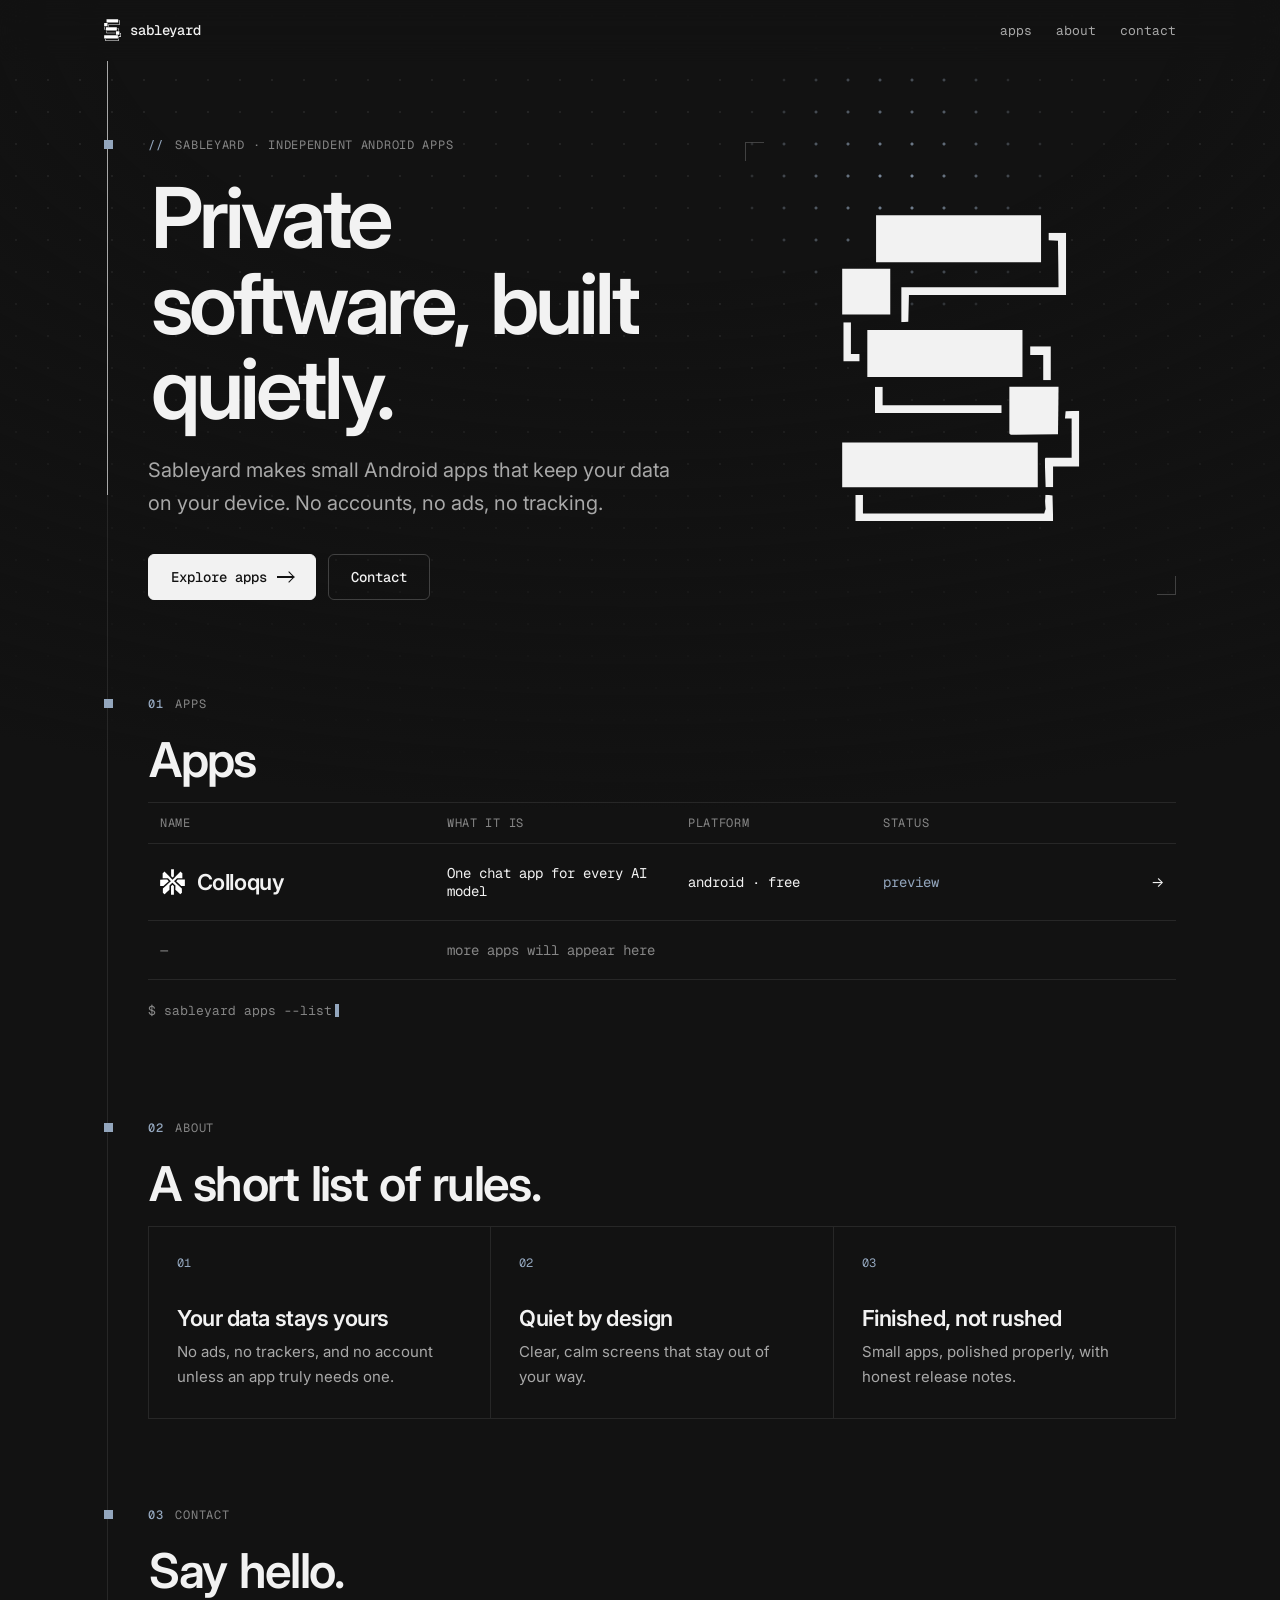
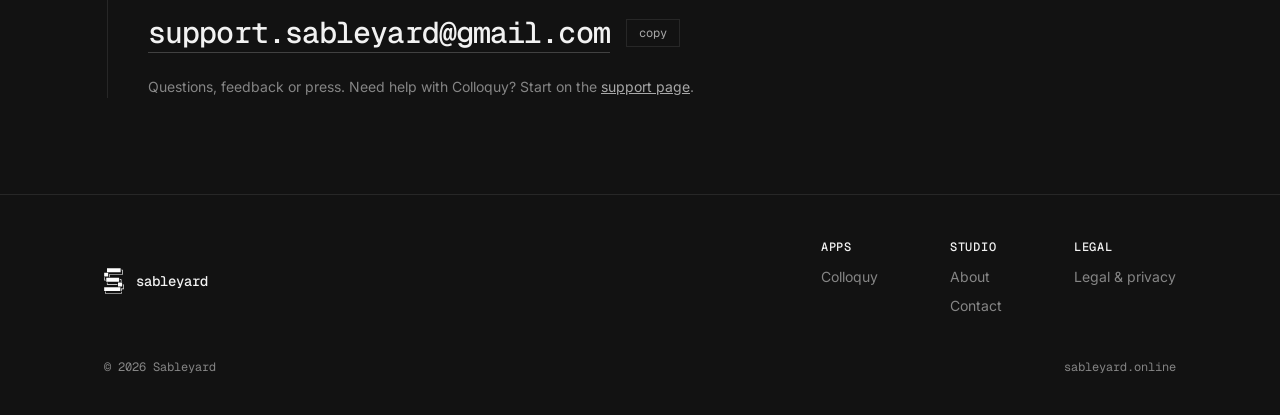
==== commit ea3e7c67: "Add files via upload" ====
--- a/index.html
+++ b/index.html
@@ -1,54 +1,61 @@
 <!DOCTYPE html>
 <html lang="en">
 <head>
-<meta charset="utf-8"><meta name="viewport" content="width=device-width, initial-scale=1"><meta name="color-scheme" content="dark light"><meta name="theme-color" content="#16130A"><script>document.documentElement.className="js"</script>
-<title>Sableyard - Independent Android apps</title>
-<meta name="description" content="Sableyard makes independent Android apps made with care. First app: Colloquy, every AI model in one calm app.">
+<meta charset="utf-8"><meta name="viewport" content="width=device-width, initial-scale=1"><meta name="color-scheme" content="dark"><meta name="theme-color" content="#121212"><script>document.documentElement.className="js"</script>
+<title>Sableyard | Private software for Android</title>
+<meta name="description" content="Sableyard makes small, private Android apps. First app: Colloquy, every AI model in one calm app.">
 <link rel="canonical" href="https://sableyard.online/">
-<meta property="og:type" content="website"><meta property="og:title" content="Sableyard"><meta property="og:description" content="Independent Android apps, made with care."><meta property="og:url" content="https://sableyard.online/"><meta property="og:image" content="https://sableyard.online/assets/og-home.png"><meta name="twitter:card" content="summary_large_image">
-<link rel="icon" href="assets/favicon.svg" type="image/svg+xml">
-<link rel="preload" href="assets/inter.woff2" as="font" type="font/woff2" crossorigin>
+<meta property="og:type" content="website"><meta property="og:site_name" content="Sableyard"><meta property="og:title" content="Sableyard | Private software for Android"><meta property="og:description" content="Sableyard makes small, private Android apps. First app: Colloquy, every AI model in one calm app."><meta property="og:url" content="https://sableyard.online/"><meta property="og:image" content="https://sableyard.online/assets/og-home.png"><meta name="twitter:card" content="summary_large_image">
+<link rel="icon" href="assets/favicon.svg" type="image/svg+xml"><link rel="icon" href="assets/favicon.ico" sizes="48x48"><link rel="apple-touch-icon" href="assets/apple-touch-icon.png"><link rel="manifest" href="assets/site.webmanifest">
+<link rel="preload" href="assets/inter.woff2" as="font" type="font/woff2" crossorigin><link rel="preload" href="assets/geist-mono-400.woff2" as="font" type="font/woff2" crossorigin>
 <link rel="stylesheet" href="assets/style.css">
 <script type="application/ld+json">{"@context":"https://schema.org","@type":"Organization","name":"Sableyard","url":"https://sableyard.online/","email":"support.sableyard@gmail.com"}</script>
 </head>
 <body>
 <a class="skip" href="#main">Skip to content</a>
-<header class="site"><div class="wrap bar"><a class="brand" href="./">Sableyard</a><div class="end"><nav id="nav"><a href="#apps">Apps</a><a href="#about">About</a><a href="#contact">Contact</a></nav><button class="menu" type="button" aria-label="Menu" aria-expanded="false" aria-controls="nav"><i></i><i></i></button></div></div></header>
-<main id="main" class="wrap">
-  <div class="hero">
-    <p class="eyebrow reveal">Sableyard</p>
-    <h1 class="reveal" style="--d:.05s">Independent apps, made <span class="s">with care.</span></h1>
-    <p class="lead reveal" style="--d:.12s">Small, focused Android apps that keep your data yours.</p>
-    <div class="row reveal" style="--d:.18s"><a class="btn" href="#apps">Explore our apps</a><a class="btn ghost" href="#contact">Get in touch</a></div>
+<header class="site"><div class="wrap bar"><div class="path"><a href="./"><img src="assets/s-mark.svg" alt="" height="22"><span>sableyard</span></a></div><div class="end"><nav id="nav"><a href="#apps">apps</a><a href="#about">about</a><a href="#contact">contact</a></nav><button class="menu" type="button" aria-label="Menu" aria-expanded="false" aria-controls="nav"><i></i><i></i></button></div></div></header>
+<div class="wrap">
+<main id="main" class="rail">
+<div class="hero">
+  <div>
+    <p class="mark reveal"><b>//</b> sableyard &middot; independent android apps</p>
+    <h1 class="reveal">Private software, built quietly.</h1>
+    <p class="lead reveal" style="--d:.1s">Sableyard makes small Android apps that keep your data on your device. No accounts, no ads, no tracking.</p>
+    <div class="row reveal" style="--d:.16s"><a class="btn" href="#apps">Explore apps <span class="arw">&rarr;</span></a><a class="btn ghost" href="#contact">Contact</a></div>
   </div>
+  <div class="hero-art"><svg class="smark" viewBox="151 112 221 284" fill="currentColor" fill-rule="evenodd" role="img" aria-label="Sableyard"><path class="b" style="--i:0" d="M259.5 157.0L184.0 157.0L184.0 135.5L184.0 114.0L259.5 114.0L335.0 114.0L335.0 135.5L335.0 157.0L259.5 157.0Z"/><path class="l" style="--i:1" d="M210.2 211.8L207.0 212.1L207.0 196.1L207.0 180.0L279.0 180.0L351.0 180.0L350.8 158.8L350.5 137.5L346.2 137.2L342.0 136.9L342.0 133.4L342.0 130.0L350.0 130.0L358.0 130.0L358.0 158.5L358.0 187.0L286.0 187.0L214.1 187.0L213.8 199.2L213.5 211.5L210.2 211.8Z"/><path class="q" style="--i:2" d="M175.0 205.0L153.0 205.0L153.0 184.0L153.0 163.0L175.0 163.0L197.0 163.0L197.0 184.0L197.0 205.0L175.0 205.0Z"/><path class="l" style="--i:3" d="M161.5 248.0L154.0 248.0L154.0 230.0L154.0 212.0L157.5 212.0L161.0 212.0L161.0 226.5L161.0 241.0L165.0 241.0L169.0 241.0L169.0 244.5L169.0 248.0L161.5 248.0Z"/><path class="b" style="--i:4" d="M247.0 262.0L176.0 262.0L176.0 240.5L176.0 219.0L247.0 219.0L318.0 219.0L318.0 240.5L318.0 262.0L247.0 262.0Z"/><path class="l" style="--i:5" d="M340.5 265.0L337.0 265.0L337.0 253.5L337.0 242.0L331.0 242.0L325.0 242.0L325.0 238.0L325.0 234.0L334.5 234.0L344.0 234.0L344.0 249.5L344.0 265.0L340.5 265.0Z"/><path class="l" style="--i:6" d="M241.0 295.0L183.0 295.0L183.0 283.0L183.0 271.0L186.5 271.0L190.0 271.0L190.0 279.5L190.0 288.0L244.5 288.0L299.0 288.0L299.0 291.5L299.0 295.0L241.0 295.0Z"/><path class="q" style="--i:7" d="M328.9 314.8L307.4 315.0L306.7 314.4L306.0 313.7L306.0 292.3L306.0 271.0L328.5 271.0L351.0 271.0L350.8 292.8L350.5 314.5L328.9 314.8Z"/><path class="l" style="--i:8" d="M342.6 363.0L339.2 363.0L338.8 350.2L338.4 337.5L338.7 336.8L339.1 336.0L351.1 336.0L363.0 336.0L363.0 318.0L363.0 300.0L359.9 300.0L356.9 300.0L357.2 296.8L357.5 293.5L363.8 293.2L370.0 292.9L370.0 318.5L370.0 344.0L358.0 344.0L346.0 344.0L346.0 353.5L346.0 363.0L342.6 363.0Z"/><path class="b" style="--i:9" d="M242.5 363.0L153.0 363.0L153.0 342.5L153.0 322.0L242.5 322.0L332.0 322.0L332.0 342.5L332.0 363.0L242.5 363.0Z"/><path class="l" style="--i:10" d="M255.5 394.0L165.0 394.0L165.0 382.0L165.0 370.0L168.5 370.0L172.0 370.0L172.0 378.5L172.0 387.0L254.9 387.0L337.9 387.0L338.5 385.0L339.2 382.9L338.9 379.2L338.7 375.5L338.9 372.7L339.0 369.9L342.2 370.2L345.5 370.5L345.8 382.2L346.1 394.0L255.5 394.0Z"/></svg></div>
+</div>
 
-  <section id="apps">
-    <h2 class="reveal">Apps</h2>
-    <a class="card feat reveal" href="colloquy/" style="margin-top:24px">
-      <div><div class="tags"><span>Android</span><span>Free</span><span>No account</span></div>
-        <h3>Colloquy</h3><p>Every AI model. One calm app. Bring your own API keys; your chats stay on your phone.</p>
-        <span class="btn sm">Learn more &rarr;</span></div>
-      <div class="mini" aria-hidden="true"><div><span></span></div></div>
-    </a>
-    <div class="apps"><div class="card reveal"><h3>More soon</h3><p>New apps will appear here.</p></div></div>
-  </section>
+<section id="apps">
+  <p class="mark"><b>01</b> apps</p>
+  <h2 class="reveal">Apps</h2>
+  <div class="tbl reveal">
+    <div class="h"><span>name</span><span>what it is</span><span class="pf">platform</span><span>status</span><span></span></div>
+    <a href="colloquy/"><span class="nm"><img src="assets/c-mark.svg" alt="">Colloquy</span><span>One chat app for every AI model</span><span class="pf">android &middot; free</span><span class="st">preview</span><span class="ar">&rarr;</span></a>
+    <div class="fut"><span>&mdash;</span><span>more apps will appear here</span><span class="pf"></span><span></span><span></span></div>
+  </div>
+  <p class="cm reveal">$ sableyard apps --list<span class="caret"></span></p>
+</section>
 
-  <section id="about" class="about">
-    <h2 class="reveal">About Sableyard</h2>
-    <p class="big reveal">Sableyard makes small Android apps and follows a short list of rules: keep your data yours, keep the interface quiet, and finish what we ship.</p>
-    <div class="principles">
-      <div class="card reveal"><h3>Private by design</h3><p>Your data stays with you. No ads, no trackers, and no accounts unless an app truly needs one.</p></div>
-      <div class="card reveal" style="--d:.06s"><h3>Quiet by design</h3><p>Clear, calm screens that stay out of your way.</p></div>
-      <div class="card reveal" style="--d:.12s"><h3>Finished, not rushed</h3><p>Small apps, polished properly, with honest release notes.</p></div>
-    </div>
-  </section>
+<section id="about">
+  <p class="mark"><b>02</b> about</p>
+  <h2 class="reveal">A short list of rules.</h2>
+  <div class="rules reveal">
+    <div><span class="n">01</span><h3>Your data stays yours</h3><p>No ads, no trackers, and no account unless an app truly needs one.</p></div>
+    <div><span class="n">02</span><h3>Quiet by design</h3><p>Clear, calm screens that stay out of your way.</p></div>
+    <div><span class="n">03</span><h3>Finished, not rushed</h3><p>Small apps, polished properly, with honest release notes.</p></div>
+  </div>
+</section>
 
-  <section id="contact">
-    <h2 class="reveal">Contact</h2>
-    <p class="reveal" style="color:var(--text2);max-width:52ch">Questions, feedback or press: <a href="mailto:support.sableyard@gmail.com">support.sableyard@gmail.com</a>.<br>Need help with Colloquy? Start on the <a href="colloquy/support/">support page</a>.</p>
-  </section>
+<section id="contact">
+  <p class="mark"><b>03</b> contact</p>
+  <h2 class="reveal">Say hello.</h2>
+  <div class="mail reveal"><a href="mailto:support.sableyard@gmail.com">support.sableyard@gmail.com</a><button class="copy" type="button" data-copy="support.sableyard@gmail.com">copy</button></div>
+  <p class="note reveal">Questions, feedback or press. Need help with Colloquy? Start on the <a href="colloquy/support/">support page</a>.</p>
+</section>
 </main>
-<footer class="site"><div class="wrap"><div class="cols"><div><h4>Apps</h4><a href="colloquy/">Colloquy</a></div><div><h4>Studio</h4><a href="#about">About</a><a href="#contact">Contact</a></div><div><h4>Legal</h4><a href="legal/">Legal &amp; privacy</a></div></div><span>&copy; 2026 Sableyard</span></div></footer>
+</div>
+<footer class="site"><div class="wrap"><div class="cols"><a class="brand" href="./"><img src="assets/s-mark.svg" alt="" height="26"><span>sableyard</span></a><div><h4>Apps</h4><a href="colloquy/">Colloquy</a></div><div><h4>Studio</h4><a href="#about">About</a><a href="#contact">Contact</a></div><div><h4>Legal</h4><a href="legal/">Legal &amp; privacy</a></div></div><div class="fine"><span>&copy; 2026 Sableyard</span><span>sableyard.online</span></div></div></footer>
 <script src="assets/site.js" defer></script>
 </body>
-</html>
+</html>
--- a/assets/style.css
+++ b/assets/style.css
@@ -1,217 +1,144 @@
 @view-transition{navigation:auto}
 @font-face{font-family:Inter;src:url(inter.woff2) format("woff2");font-weight:100 900;font-display:swap}
-:root{--bg:#16130A;--raised:#262219;--control:#2E2B22;--line:rgba(244,239,227,.10);--text:#F4EFE3;--text2:#BDB6A4;--text3:#8F8878;--sand:#CDAE72;--btn:#F4EFE3;--btn-fg:#16130A;--ease:cubic-bezier(.2,0,0,1);color-scheme:dark}
-@media (prefers-color-scheme:light){:root{--bg:#F6F2E8;--raised:#EDE8DA;--control:#E3DDCB;--line:rgba(28,24,16,.12);--text:#1C1810;--text2:#4B4535;--text3:#655E4F;--sand:#7E5F27;--btn:#1C1810;--btn-fg:#F6F2E8;color-scheme:light}}
-@font-face{font-family:"Instrument Serif";src:url(instrument-serif-italic.woff2) format("woff2");font-style:italic;font-weight:400;font-display:swap}
-*{box-sizing:border-box}
-html{scroll-behavior:smooth;-webkit-text-size-adjust:100%}
-body{margin:0;background:var(--bg);color:var(--text);font:400 16px/1.65 Inter,system-ui,-apple-system,"Segoe UI",Roboto,sans-serif;-webkit-font-smoothing:antialiased}
-a{color:inherit}
-:focus-visible{outline:2px solid var(--sand);outline-offset:3px;border-radius:6px}
-.wrap{max-width:1080px;margin:0 auto;padding:0 24px}
-.skip{position:absolute;left:-999px}.skip:focus{left:16px;top:12px;background:var(--btn);color:var(--btn-fg);padding:8px 14px;border-radius:999px;z-index:20}
-header.site{position:sticky;top:0;z-index:10;background:rgba(22,19,10,.72);background:color-mix(in srgb,var(--bg) 72%,transparent);-webkit-backdrop-filter:saturate(1.4) blur(16px);backdrop-filter:saturate(1.4) blur(16px);border-bottom:1px solid transparent;transition:border-color .3s}
+@font-face{font-family:"Geist Mono";src:url(geist-mono-400.woff2) format("woff2");font-weight:400;font-display:swap}
+@font-face{font-family:"Geist Mono";src:url(geist-mono-500.woff2) format("woff2");font-weight:500;font-display:swap}
+:root{--bg:#121212;--bg2:#171717;--bg3:#1f1f1f;--line:rgba(255,255,255,.09);--line2:rgba(255,255,255,.2);--fg:#f2f2f2;--fg2:#a8a8a8;--fg3:#858585;--acc:#93a6bd;--text:var(--fg);--text2:var(--fg2);--text3:var(--fg3);--sand:var(--acc);--raised:var(--bg2);--control:var(--bg3);--ease:cubic-bezier(.2,0,0,1);--mono:"Geist Mono",ui-monospace,SFMono-Regular,Menlo,Consolas,monospace;color-scheme:dark}
+*{box-sizing:border-box}html{scroll-behavior:smooth;-webkit-text-size-adjust:100%;scroll-padding-top:84px}
+body{margin:0;background:var(--bg);color:var(--fg);font:400 16px/1.65 Inter,system-ui,-apple-system,"Segoe UI",Roboto,sans-serif;-webkit-font-smoothing:antialiased;overflow-x:hidden}
+a{color:inherit}:focus-visible{outline:2px solid var(--acc);outline-offset:3px}
+img,svg{display:block;max-width:100%}
+.wrap{max-width:1120px;margin:0 auto;padding:0 24px}
+.skip{position:absolute;left:-999px}.skip:focus{left:16px;top:12px;background:var(--fg);color:var(--bg);padding:8px 14px;z-index:30}
+/* ambient: dot grid, lit near the pointer */
+.amb{position:fixed;inset:0;z-index:-1;pointer-events:none}
+.amb i{position:absolute;inset:0;background-image:radial-gradient(circle,rgba(255,255,255,.07) 1px,transparent 1.5px);background-size:32px 32px}
+.amb i+i{background-image:radial-gradient(circle,rgba(147,166,189,.85) 1.3px,transparent 1.8px);-webkit-mask:radial-gradient(230px circle at var(--cx,70%) var(--cy,18%),#000,transparent 72%);mask:radial-gradient(230px circle at var(--cx,70%) var(--cy,18%),#000,transparent 72%)}
+.amb::after{content:"";position:absolute;inset:0;background:radial-gradient(120% 90% at 50% 0,transparent 35%,var(--bg) 100%)}
+/* header */
+header.site{position:sticky;top:0;z-index:20;background:rgba(18,18,18,.72);-webkit-backdrop-filter:saturate(1.3) blur(16px);backdrop-filter:saturate(1.3) blur(16px);border-bottom:1px solid transparent;transition:border-color .3s;view-transition-name:hdr}
 header.site.scrolled{border-color:var(--line)}
-header .bar{display:flex;align-items:center;justify-content:space-between;height:64px}
-.brand{font-weight:650;letter-spacing:-.01em;text-decoration:none;font-size:18px}
-nav{display:flex;align-items:center;gap:22px}
-nav a:not(.btn){color:var(--text2);text-decoration:none;font-size:15px;transition:color .2s}
-nav a:not(.btn):hover{color:var(--text)}
-.btn{display:inline-flex;align-items:center;gap:8px;padding:13px 26px;border-radius:999px;background:var(--btn);color:var(--btn-fg);text-decoration:none;font-weight:600;font-size:15px;transition:transform .25s var(--ease),opacity .2s;border:1px solid transparent}
-.btn:hover{transform:translateY(-1px)}.btn:active{transform:scale(.97)}
-.btn.sm{padding:8px 18px;font-size:14px}
-.btn.ghost{background:transparent;color:var(--text);border-color:var(--line)}
-.btn.ghost:hover{border-color:var(--sand);color:var(--sand)}
-.btn[aria-disabled=true]{opacity:.5;pointer-events:none}
-.hero{text-align:center;padding:88px 0 24px;background:radial-gradient(60% 55% at 50% 0,rgba(205,174,114,.10),transparent 72%)}
-.eyebrow{color:var(--sand);font-size:14px;font-weight:600;letter-spacing:.08em;text-transform:uppercase;margin:0 0 18px}
-h1{font-size:clamp(40px,8vw,76px);line-height:1.05;letter-spacing:-.035em;font-weight:650;margin:0 auto 20px;max-width:14ch}
-.lead{font-size:clamp(17px,2.2vw,20px);color:var(--text2);max-width:560px;margin:0 auto}
-.row{display:flex;flex-wrap:wrap;justify-content:center;gap:12px;margin:32px 0 8px}
-.meta{color:var(--text3);font-size:14px}
-.stage{display:flex;justify-content:center;padding:48px 0 8px}
-.phone{width:min(290px,76vw);aspect-ratio:9/19;border-radius:46px;border:1px solid var(--line);background:#0b0a06;padding:9px;box-shadow:0 50px 120px -50px #000,0 0 0 1px rgba(255,255,255,.02) inset;transition:transform .25s var(--ease);will-change:transform}
-.screen{height:100%;border-radius:37px;background:#111;color:#f2f2f2;padding:16px 14px;display:flex;flex-direction:column;gap:14px;overflow:hidden;font-size:12.5px;line-height:1.5}
-.screen .top{display:flex;align-items:center;justify-content:space-between;padding-top:14px}
-.circ{width:30px;height:30px;border-radius:50%;background:#292929;border:1px solid rgba(255,255,255,.08);flex:none}
-.pill{display:inline-flex;align-items:center;gap:6px;background:#292929;border:1px solid rgba(255,255,255,.08);border-radius:999px;padding:6px 14px;font-weight:600;font-size:12px}
-.msgs{flex:1;display:flex;flex-direction:column;gap:14px;padding-top:18px}
-.u{align-self:flex-end;background:#1f1f1f;border-radius:16px;padding:8px 12px;margin:0;max-width:80%}
-.a{margin:0;color:#e6e6e6;min-height:3.2em}.a small{display:block;color:#8a8a8a;font-size:11px;margin-bottom:4px}
-.comp{display:flex;align-items:center;gap:10px;background:#292929;border:1px solid rgba(255,255,255,.08);border-radius:26px;padding:8px;color:#8a8a8a}
-.comp span{flex:1;padding-left:4px}.comp .circ{background:#333}.comp .send{background:#f2f2f2;border:0}
-.chips{display:flex;flex-wrap:wrap;justify-content:center;gap:8px;margin:28px auto 0;max-width:640px}
-.chips button{font:inherit;font-size:14px;color:var(--text2);background:var(--control);border:1px solid var(--line);border-radius:999px;padding:7px 16px;cursor:pointer;transition:all .2s var(--ease)}
-.chips button:hover{color:var(--text)}.chips button:active{transform:scale(.95)}
-.chips button[aria-pressed=true]{color:var(--sand);border-color:var(--sand)}
-section{padding:40px 0}
-h2{font-size:clamp(28px,4.5vw,44px);line-height:1.12;letter-spacing:-.025em;font-weight:650;margin:0 0 12px}
-h3{margin:0;font-size:clamp(22px,3vw,30px);line-height:1.2;letter-spacing:-.02em;font-weight:620}
-.feature{display:grid;grid-template-columns:1fr 1.5fr;gap:24px 48px;padding:48px 0;border-top:1px solid var(--line)}
-.feature .n{display:block;color:var(--sand);font-size:13px;font-weight:600;letter-spacing:.08em;margin-bottom:10px}
-.feature p{margin:0 0 12px;color:var(--text2);font-size:17px}
-.feature p:last-child{margin:0}
-.apps{display:grid;gap:14px;grid-template-columns:repeat(auto-fit,minmax(260px,1fr));margin-top:32px}
-.card{display:block;background:var(--raised);border:1px solid var(--line);border-radius:22px;padding:22px 24px;text-decoration:none;transition:transform .3s var(--ease),border-color .3s}
-a.card:hover{transform:translateY(-3px);border-color:var(--sand)}
-.card h3{font-size:22px;margin-bottom:6px}.card p{margin:0;color:var(--text2);font-size:15px}
+header .bar{display:flex;align-items:center;justify-content:space-between;height:60px}
+.path{display:flex;align-items:center;gap:10px;font:500 14px var(--mono);letter-spacing:-.01em}
+.path a{display:flex;align-items:center;gap:9px;text-decoration:none}.path img{height:22px;width:auto}.path .sep{color:var(--fg3)}.path .dim{color:var(--fg2)}
+.end{display:flex;align-items:center;gap:24px}nav{display:flex;align-items:center;gap:24px}
+nav a:not(.btn){color:var(--fg2);text-decoration:none;font:400 13px var(--mono);transition:color .2s}nav a:not(.btn):hover,nav a[aria-current=page]{color:var(--fg)}
+.prog{position:absolute;left:0;bottom:-1px;height:1px;width:100%;background:var(--fg);transform-origin:0 50%;transform:scaleX(0);pointer-events:none}
+.menu{display:none;width:40px;height:40px;border:1px solid var(--line);background:transparent;position:relative;cursor:pointer;padding:0}
+.menu i{position:absolute;left:11px;right:11px;height:1.5px;background:var(--fg);transition:transform .3s var(--ease)}.menu i:nth-child(1){top:15px}.menu i:nth-child(2){top:23px}
+.menu[aria-expanded=true] i:nth-child(1){transform:translateY(4px) rotate(45deg)}.menu[aria-expanded=true] i:nth-child(2){transform:translateY(-4px) rotate(-45deg)}
+/* buttons */
+.btn{display:inline-flex;align-items:center;gap:10px;padding:13px 22px;background:var(--fg);color:var(--bg);text-decoration:none;font:500 14px var(--mono);border:1px solid var(--fg);border-radius:6px;transition:translate .35s var(--ease),transform .25s var(--ease),background .2s,color .2s,border-color .2s;cursor:pointer}
+.btn:hover{background:#fff}.btn:active{transform:scale(.97)}.btn.sm{padding:8px 14px;font-size:13px}
+.btn.ghost{background:transparent;color:var(--fg);border-color:var(--line2)}.btn.ghost:hover{border-color:var(--fg)}.btn[aria-disabled=true]{opacity:.45;pointer-events:none}
+.btn .arw{position:relative;display:inline-block;width:16px;height:1.5px;background:currentColor;font-size:0;transition:translate .3s var(--ease)}.btn .arw::after{content:"";position:absolute;right:0;top:50%;width:7px;height:7px;border-top:1.5px solid currentColor;border-right:1.5px solid currentColor;transform:translateY(-50%) rotate(45deg)}.btn:hover .arw{translate:4px 0}
+.glass{position:relative;background:linear-gradient(180deg,rgba(255,255,255,.14),rgba(255,255,255,.05));-webkit-backdrop-filter:blur(20px) saturate(1.2);backdrop-filter:blur(20px) saturate(1.2);box-shadow:0 6px 20px rgba(0,0,0,.35)}
+.glass::before{content:"";position:absolute;inset:0;border-radius:inherit;padding:1.2px;background:linear-gradient(135deg,rgba(255,255,255,.7),rgba(255,255,255,.2) 50%,rgba(255,255,255,.08));-webkit-mask:linear-gradient(#000 0 0) content-box,linear-gradient(#000 0 0);-webkit-mask-composite:xor;mask:linear-gradient(#000 0 0) content-box,linear-gradient(#000 0 0);mask-composite:exclude;pointer-events:none}
+.float{position:fixed;left:50%;bottom:20px;translate:-50% 140%;z-index:9;padding:12px 22px;border-radius:999px;text-decoration:none;font:500 14px var(--mono);transition:translate .5s var(--ease);white-space:nowrap}.float.show{translate:-50% 0}
+/* type */
+h1{font-size:clamp(40px,7.4vw,84px);line-height:1.02;letter-spacing:-.045em;font-weight:600;margin:0 0 22px}
+h2{font-size:clamp(28px,4.4vw,48px);line-height:1.08;letter-spacing:-.035em;font-weight:600;margin:0 0 16px}
+h3{margin:0;font-size:clamp(18px,2.2vw,22px);line-height:1.25;letter-spacing:-.02em;font-weight:600}
+.lead{font-size:clamp(17px,2vw,20px);color:var(--fg2);max-width:54ch;margin:0}
+.meta{color:var(--fg3);font-size:14px}.m{font-family:var(--mono)}
+/* rail: a line that connects every section, echoing the S mark's connectors */
+main.rail{position:relative;padding-left:44px}
+main.rail::before{content:"";position:absolute;left:3px;top:0;bottom:0;width:1px;background:linear-gradient(var(--fg2),var(--fg2)) 0 0/1px calc(var(--rp,0)*100%) no-repeat,var(--line)}
+.mark{position:relative;display:flex;gap:12px;font:400 12px var(--mono);letter-spacing:.06em;text-transform:uppercase;color:var(--fg3);margin:0 0 22px}.mark b{color:var(--acc);font-weight:500}
+.mark::before{content:"";position:absolute;left:-44px;top:3px;width:7px;height:7px;background:var(--bg);border:1px solid var(--fg3);transition:background .6s var(--ease),border-color .6s}
+.in>.mark::before,.mark.in::before{background:var(--acc);border-color:var(--acc)}
+section{padding:88px 0 0}
+/* hero */
+.hero{padding:76px 0 8px;display:grid;grid-template-columns:1.12fr .88fr;gap:48px;align-items:center}
+.hero .row{display:flex;flex-wrap:wrap;gap:12px;margin:34px 0 0}
+.tag{display:inline-flex;align-items:center;gap:10px;font:400 12px var(--mono);color:var(--fg2);border:1px solid var(--line);padding:6px 12px;margin:0 0 26px;text-decoration:none}
+.tag::before{content:"";width:6px;height:6px;background:var(--acc);animation:pulse 2.4s ease-in-out infinite}@keyframes pulse{50%{opacity:.25}}
+.facts{display:flex;flex-wrap:wrap;gap:6px 20px;margin:26px 0 0;font:400 12px var(--mono);color:var(--fg3);padding:0;list-style:none}.facts li::before{content:"\2713";margin-right:7px;color:var(--acc)}
+/* the S mark, assembling */
+.hero-art{position:relative;display:grid;place-items:center;aspect-ratio:1/1.05;max-width:440px;width:100%;justify-self:end}
+.hero-art::before,.hero-art::after{content:"";position:absolute;width:18px;height:18px;border:1px solid var(--line2)}.hero-art::before{left:0;top:0;border-right:0;border-bottom:0}.hero-art::after{right:0;bottom:0;border-left:0;border-top:0}
+.smark{width:56%;height:auto;color:var(--fg);overflow:visible}
+.smark .b{transform-box:fill-box;transform-origin:0 50%;transform:scaleX(0);transition:transform 1s var(--ease) calc(var(--i)*110ms)}
+.smark .q{transform-box:fill-box;transform-origin:50% 50%;transform:scale(0);opacity:0;transition:transform .7s var(--ease) calc(var(--i)*110ms + .25s),opacity .5s calc(var(--i)*110ms + .25s)}
+.smark .l{clip-path:inset(0 100% 0 0);transition:clip-path .9s var(--ease) calc(var(--i)*110ms + .5s)}
+.in .smark .b{transform:none}.in .smark .q{transform:none;opacity:1}.in .smark .l{clip-path:inset(0)}
+.cmark{width:min(150px,32vw);height:auto;color:var(--fg)}
+/* terminal-style table (studio) */
+.tbl{border-top:1px solid var(--line);font:400 14px var(--mono)}
+.tbl>*{display:grid;grid-template-columns:1.2fr 1fr .8fr 1fr 40px;gap:12px;align-items:center;padding:20px 12px;border-bottom:1px solid var(--line);text-decoration:none}
+.tbl .h{color:var(--fg3);font-size:12px;letter-spacing:.06em;text-transform:uppercase;padding:12px}
+.tbl a{transition:background .3s var(--ease)}.tbl a:hover{background:var(--bg2)}.tbl .nm{font:600 22px Inter,sans-serif;letter-spacing:-.02em;display:flex;align-items:center;gap:12px}.tbl .nm img{height:26px;width:auto}
+.tbl .st{color:var(--acc)}.tbl .ar{font-family:Inter,sans-serif;text-align:right;transition:translate .3s var(--ease)}.tbl a:hover .ar{translate:5px 0}.tbl .fut{color:var(--fg3)}
+.cm{margin-top:22px;font:400 13px var(--mono);color:var(--fg3)}
+.caret{display:inline-block;width:.55ch;height:1em;background:var(--acc);margin-left:3px;vertical-align:-.15em;animation:blink 1.1s steps(1) infinite}@keyframes blink{50%{opacity:0}}
+/* rules + contact */
+.rules{display:grid;grid-template-columns:repeat(3,1fr);border-top:1px solid var(--line);border-left:1px solid var(--line);margin-top:8px}
+.rules>div,.sheet>div{padding:28px;border-right:1px solid var(--line);border-bottom:1px solid var(--line);transition:background .35s var(--ease);position:relative}
+.rules>div:hover,.sheet>div:hover{background:var(--bg2)}.rules .n,.sheet .n{font:400 12px var(--mono);color:var(--acc);margin-bottom:34px;display:block}.rules p,.sheet p{margin:8px 0 0;color:var(--fg2);font-size:15px}
+.mail{display:flex;flex-wrap:wrap;align-items:center;gap:16px;font:500 clamp(18px,3.2vw,30px) var(--mono);letter-spacing:-.03em}.mail a{text-decoration:none;border-bottom:1px solid var(--line2);transition:border-color .3s}.mail a:hover{border-color:var(--fg)}
+.copy{font:400 12px var(--mono);color:var(--fg2);background:transparent;border:1px solid var(--line);padding:5px 12px;cursor:pointer;transition:all .25s}.copy:hover{border-color:var(--fg);color:var(--fg)}
+/* phone (hero of Colloquy) */
+.phone{width:min(280px,72vw);aspect-ratio:9/19;border-radius:44px;border:1px solid var(--line2);background:#0a0a0a;padding:9px;box-shadow:0 60px 120px -60px #000;justify-self:center;transition:transform .25s var(--ease);will-change:transform;position:relative}
+.screen{position:relative;height:100%;border-radius:36px;background:#111;color:#f2f2f2;padding:16px 14px;display:flex;flex-direction:column;gap:14px;overflow:hidden;font-size:12.5px;line-height:1.5}
+.top{display:flex;align-items:center;justify-content:space-between;padding-top:14px}.circ{width:30px;height:30px;border-radius:50%;background:#292929;border:1px solid rgba(255,255,255,.08);flex:none}
+.pill{display:inline-flex;align-items:center;gap:6px;background:#292929;border:1px solid rgba(255,255,255,.08);border-radius:999px;padding:6px 14px;font-weight:600;font-size:12px;transition:box-shadow .3s}.pill.hl{box-shadow:0 0 0 2px var(--acc)}.pill::after{content:"";width:6px;height:6px;border-right:1.5px solid #aaa;border-bottom:1.5px solid #aaa;rotate:45deg;margin:-3px 0 0 2px}
+.msgs{flex:1;display:flex;flex-direction:column;gap:14px;padding-top:18px}.msgs p{margin:0}.msgs p.in{animation:pop .45s var(--ease)}@keyframes pop{from{opacity:0;transform:translateY(8px)}}
+.u{align-self:flex-end;background:#1f1f1f;border-radius:16px;padding:8px 12px;max-width:82%}.a{color:#e6e6e6;min-height:3.2em}.a small{display:block;color:#8a8a8a;font-size:11px;margin-bottom:4px}
+.comp{display:flex;align-items:center;gap:10px;background:#292929;border:1px solid rgba(255,255,255,.08);border-radius:26px;padding:8px;color:#8a8a8a}.comp>span:not(.circ){flex:1;padding-left:4px}.comp .circ{background:#333}.comp .send{background:#f2f2f2;border:0}
+.sheet-m{position:absolute;left:8px;right:8px;bottom:8px;background:#1f1f1f;border:1px solid rgba(255,255,255,.1);border-radius:22px;padding:12px 10px;transform:translateY(112%);transition:transform .5s var(--ease);z-index:3}.sheet-m.show{transform:none}
+.sheet-m b{display:block;text-align:center;font-size:12px;margin-bottom:6px}.sheet-m div{display:flex;justify-content:space-between;padding:9px 8px;border-radius:12px;color:#d6d6d6;font-size:12px}.sheet-m .sel{background:#2c2c2c;color:#fff}.sheet-m .sel::after{content:"\2713"}
+.toks{display:flex;flex-wrap:wrap;gap:2px 16px;margin:26px 0 0;max-width:520px}
+.tok{background:none;border:0;color:var(--fg3);font:400 12px var(--mono);padding:3px 0;cursor:pointer;transition:color .25s}.tok:hover{color:var(--fg)}.tok[aria-pressed=true]{color:var(--acc)}.tok[aria-pressed=true]::before{content:"> "}
+/* pipeline */
+.pipe{display:grid;grid-template-columns:repeat(3,1fr);gap:64px;position:relative;margin-top:8px}
+.pn{position:relative;border:1px solid var(--line);background:var(--bg2);padding:26px 24px 28px;animation:lit 9s infinite;animation-delay:calc(var(--k)*3s)}
+.pn .n{font:400 12px var(--mono);color:var(--acc);display:block;margin-bottom:38px}.pn p{margin:8px 0 0;color:var(--fg2);font-size:15px}
+.pn:not(:last-child)::after{content:"";position:absolute;left:100%;top:50%;width:64px;height:1px;background:var(--line2)}
+.pn:not(:last-child)::before{content:"";position:absolute;left:calc(100% + 60px);top:calc(50% - 3px);width:7px;height:7px;background:var(--bg);border:1px solid var(--line2);z-index:1}
+@keyframes lit{0%,28%{border-color:var(--acc);background:var(--bg3)}34%,100%{border-color:var(--line);background:var(--bg2)}}
+.flow{position:absolute;left:0;top:calc(50% - 3px);width:7px;height:7px;background:var(--acc);animation:flowx 9s linear infinite;pointer-events:none;z-index:2}
+@keyframes flowx{0%{left:0;opacity:0}4%{opacity:1}94%{opacity:1}100%{left:calc(100% - 7px);opacity:0}}
+.route{display:flex;align-items:center;gap:14px;margin:36px 0 0;font:400 13px var(--mono);color:var(--fg2)}.route i{flex:0 1 160px;height:1px;background:var(--line2);position:relative}.route i::after{content:"";position:absolute;right:-1px;top:-3px;border:4px solid transparent;border-left:7px solid var(--line2)}.route em{font-style:normal;color:var(--fg3)}
+/* datasheet */
+.sheet{display:grid;grid-template-columns:repeat(3,1fr);border-top:1px solid var(--line);border-left:1px solid var(--line)}
+.sheet>div::after{content:"";position:absolute;right:14px;top:14px;width:6px;height:6px;border:1px solid var(--line2);transition:all .35s var(--ease)}.sheet>div:hover::after{background:var(--acc);border-color:var(--acc)}
+/* privacy */
+.two{display:grid;grid-template-columns:.9fr 1.1fr;gap:56px;align-items:start}
+.code{background:var(--bg2);border:1px solid var(--line);font:400 13px/2.1 var(--mono);counter-reset:l;margin:0;overflow:hidden}
+.code .ct{display:flex;gap:7px;padding:10px 16px;border-bottom:1px solid var(--line);color:var(--fg3);font-size:12px;line-height:1.6}
+.code .ln{counter-increment:l;display:flex;gap:18px;padding:0 20px;white-space:nowrap}.code .ln::before{content:counter(l);color:var(--fg3);width:1.4ch;text-align:right;opacity:.6}.code .ln:last-child{padding-bottom:12px}.code .ln:nth-child(2){padding-top:12px}
+.code .k{color:var(--fg3);min-width:11ch}.code .v{color:var(--fg)}.code .v.z{color:var(--acc)}
+.note{color:var(--fg3);font-size:14px;max-width:62ch;margin-top:22px}.note a{color:var(--fg2)}
+/* faq */
 details{border-top:1px solid var(--line)}details:last-of-type{border-bottom:1px solid var(--line)}
-summary{list-style:none;cursor:pointer;display:flex;justify-content:space-between;gap:16px;padding:20px 0;font-size:18px;font-weight:550}
-summary::-webkit-details-marker{display:none}
-summary::after{content:"+";color:var(--sand);font-size:24px;line-height:1;transition:transform .3s var(--ease)}
-details[open] summary::after{transform:rotate(45deg)}
-details p{margin:0 0 20px;color:var(--text2);max-width:62ch}
-.cta{text-align:center;padding:96px 0 40px}
-.cta h2{max-width:16ch;margin:0 auto 12px}
-footer.site{margin-top:72px;border-top:1px solid var(--line);padding:40px 0 48px;color:var(--text3);font-size:14px}
-footer .cols{display:flex;flex-wrap:wrap;gap:32px 64px;margin-bottom:32px}
-footer h4{margin:0 0 10px;color:var(--text);font-size:14px;font-weight:600}
-footer a{display:block;color:var(--text3);text-decoration:none;margin:6px 0}footer a:hover{color:var(--text)}
-.policy h1{font-size:clamp(30px,5vw,44px);max-width:none;margin:56px 0 12px;text-align:left}
-.policy h2{font-size:20px;margin:32px 0 8px;letter-spacing:-.01em}
-.policy p,.policy li{color:var(--text2);max-width:70ch}.policy .meta{color:var(--text3)}
-.summary{background:var(--raised);border:1px solid var(--line);border-radius:18px;padding:16px 20px;margin:24px 0}
-.js .reveal{opacity:0;transform:translateY(18px);transition:opacity .8s var(--ease),transform .8s var(--ease);transition-delay:var(--d,0s)}
-.js .reveal.in{opacity:1;transform:none}
-@media (max-width:720px){.feature{grid-template-columns:1fr}.hero{padding-top:56px}.menu{display:block}nav#nav{display:none;position:absolute;top:100%;left:0;right:0;flex-direction:column;align-items:stretch;gap:0;background:var(--bg);border-bottom:1px solid var(--line);padding:8px 24px 20px}nav#nav.open{display:flex}nav#nav a{padding:14px 0;font-size:17px;border-bottom:1px solid var(--line)}.by{display:none}}
-@media (prefers-reduced-motion:reduce){*{transition:none!important;animation:none!important;scroll-behavior:auto!important}.js .reveal{opacity:1;transform:none}}
-
-header.site{view-transition-name:site-header}
-.prog{position:absolute;left:0;bottom:-1px;height:2px;width:100%;background:var(--sand);transform-origin:0 50%;transform:scaleX(0);pointer-events:none}
-.card{position:relative;overflow:hidden}
-.card::before{content:"";position:absolute;inset:0;background:radial-gradient(260px circle at var(--mx,50%) var(--my,0%),rgba(205,174,114,.12),transparent 70%);opacity:0;transition:opacity .35s;pointer-events:none}
-.card:hover::before{opacity:1}
-.js h1.reveal{filter:blur(10px);transition:opacity .9s var(--ease),transform .9s var(--ease),filter .9s var(--ease)}
-.js h1.reveal.in{filter:none}
-.dl{display:grid;grid-template-columns:1.6fr 1fr;gap:16px;margin-top:40px}
-.panel{padding:28px}
-.kv{margin:0 0 24px}.kv div{display:flex;justify-content:space-between;gap:16px;padding:12px 0;border-bottom:1px solid var(--line)}
-.kv dt{color:var(--text3)}.kv dd{margin:0;text-align:right;color:var(--text)}
-.mono{font-family:ui-monospace,SFMono-Regular,Menlo,Consolas,monospace;font-size:12px;word-break:break-all}
-.qr{display:flex;flex-direction:column;align-items:center;justify-content:center;text-align:center;gap:14px;padding:28px}
-.qr img{width:168px;height:168px;border-radius:14px}.qr p{margin:0;color:var(--text2);font-size:14px;max-width:22ch}
-.steps{list-style:none;margin:24px 0 0;padding:0;counter-reset:s;display:grid;gap:12px}
-.steps li{counter-increment:s;background:var(--raised);border:1px solid var(--line);border-radius:20px;padding:18px 22px 18px 64px;position:relative;color:var(--text2)}
-.steps li::before{content:counter(s);position:absolute;left:20px;top:16px;width:30px;height:30px;border-radius:50%;border:1px solid var(--sand);color:var(--sand);display:grid;place-items:center;font-weight:600;font-size:14px}
-.steps b{color:var(--text);font-weight:600}
-pre{background:var(--raised);border:1px solid var(--line);border-radius:16px;padding:16px 18px;overflow:auto;font:13px/1.6 ui-monospace,SFMono-Regular,Menlo,Consolas,monospace;color:var(--text2)}
-.plain li{margin:8px 0;color:var(--text2)}
-.tl{border-left:1px solid var(--line);margin:32px 0 0 6px;padding-left:28px}
-.tl article{position:relative;padding-bottom:36px}
-.tl article::before{content:"";position:absolute;left:-34px;top:8px;width:11px;height:11px;border-radius:50%;background:var(--sand)}
-.tl h3{font-size:22px}.tl ul{margin:12px 0 0;padding-left:20px;color:var(--text2)}.tl li{margin:6px 0}
-.tl time{color:var(--text3);font-size:14px}
-.page h1{max-width:none;text-align:left;margin:56px 0 12px;font-size:clamp(34px,6vw,56px)}
-@media (max-width:720px){.dl{grid-template-columns:1fr}}
-@media (prefers-reduced-motion:reduce){@view-transition{navigation:none}.js h1.reveal{filter:none}}
-
-.end{display:flex;align-items:center;gap:22px}
-.id{display:flex;align-items:baseline;gap:10px}
-.by{color:var(--text3);font-size:13px;text-decoration:none}.by:hover{color:var(--text)}
-nav a[aria-current=page]{color:var(--text)!important}
-.menu{display:none;width:40px;height:40px;border-radius:50%;border:1px solid var(--line);background:transparent;position:relative;cursor:pointer;padding:0}
-.menu i{position:absolute;left:12px;right:12px;height:1.5px;background:var(--text);transition:transform .3s var(--ease)}
-.menu i:nth-child(1){top:16px}.menu i:nth-child(2){top:23px}
-.menu[aria-expanded=true] i:nth-child(1){transform:translateY(3.5px) rotate(45deg)}
-.menu[aria-expanded=true] i:nth-child(2){transform:translateY(-3.5px) rotate(-45deg)}
-.crumbs{display:flex;flex-wrap:wrap;gap:8px;color:var(--text3);font-size:14px;margin-top:36px}
-.crumbs a{color:var(--text3);text-decoration:none}.crumbs a:hover{color:var(--text)}
-.crumbs span+span::before,.crumbs a+span::before{content:"/";margin-right:8px;color:var(--line)}
-.crumbs+h1,.crumbs+.eyebrow{margin-top:14px}
-.feat{display:grid;grid-template-columns:1.3fr 1fr;gap:28px;align-items:center;padding:36px}
-.feat h3{font-size:clamp(28px,4vw,40px);margin-bottom:8px}
-.feat p{margin:0 0 20px;color:var(--text2)}
-.tags{display:flex;gap:8px;flex-wrap:wrap;margin:0 0 14px}
-.tags span{font-size:12px;color:var(--text2);border:1px solid var(--line);border-radius:999px;padding:3px 12px}
-.mini{width:min(190px,48vw);aspect-ratio:9/19;border-radius:30px;border:1px solid var(--line);background:#0b0a06;padding:6px;justify-self:center;box-shadow:0 30px 80px -40px #000}
-.mini div{height:100%;border-radius:25px;background:#111;display:flex;flex-direction:column;justify-content:flex-end;padding:10px}
-.mini span{height:26px;border-radius:14px;background:#292929;border:1px solid rgba(255,255,255,.08)}
-.principles{display:grid;gap:14px;grid-template-columns:repeat(auto-fit,minmax(230px,1fr));margin-top:24px}
-.about p.big{font-size:clamp(20px,2.6vw,26px);line-height:1.5;color:var(--text2);max-width:34em;margin:0}
-@media (max-width:720px){.feat{grid-template-columns:1fr;padding:26px}}
-
-.s{font-family:"Instrument Serif",Georgia,serif;font-style:italic;font-weight:400;color:var(--sand);letter-spacing:-.01em}
-h1 .s{font-size:1.1em;line-height:.9}h2 .s{font-size:1.08em}
-.ann{position:relative;display:flex;justify-content:center;gap:10px;padding:10px 44px 10px 16px;font-size:14px;color:var(--text2);background:var(--raised);border-bottom:1px solid var(--line);text-align:center}
-.ann a{color:var(--text);text-underline-offset:3px}.ann b{color:var(--sand);font-weight:600}
-.ann button{position:absolute;right:6px;top:50%;translate:0 -50%;background:none;border:0;color:var(--text3);font-size:22px;line-height:1;padding:6px 12px;cursor:pointer}
-.glass{position:relative;background:linear-gradient(180deg,rgba(255,255,255,.14),rgba(255,255,255,.05));-webkit-backdrop-filter:blur(20px) saturate(1.2);backdrop-filter:blur(20px) saturate(1.2);box-shadow:0 6px 20px rgba(0,0,0,.28)}
-.glass::before{content:"";position:absolute;inset:0;border-radius:inherit;padding:1.2px;background:linear-gradient(135deg,rgba(255,255,255,.7),rgba(255,255,255,.2) 50%,rgba(255,255,255,.08));-webkit-mask:linear-gradient(#000 0 0) content-box,linear-gradient(#000 0 0);-webkit-mask-composite:xor;mask:linear-gradient(#000 0 0) content-box,linear-gradient(#000 0 0);mask-composite:exclude;pointer-events:none}
-@media (prefers-color-scheme:light){.glass{background:linear-gradient(180deg,rgba(255,255,255,.75),rgba(255,255,255,.45));box-shadow:0 6px 20px rgba(0,0,0,.12)}.glass::before{background:linear-gradient(135deg,rgba(255,255,255,1),rgba(255,255,255,.4) 50%,rgba(0,0,0,.1))}}
-.chip{display:inline-block;padding:7px 16px;border-radius:999px;font-size:13px;color:var(--text2);margin:0 0 22px}
-.trust{display:flex;flex-wrap:wrap;justify-content:center;gap:8px 22px;list-style:none;margin:6px 0 0;padding:0;color:var(--text2);font-size:14px}
-.trust li::before{content:"\2713";color:var(--sand);margin-right:7px;font-weight:700}
-.screen{position:relative}
-.msgs p{margin:0}.msgs p.in{animation:pop .45s var(--ease)}
-@keyframes pop{from{opacity:0;transform:translateY(8px)}}
-.pill{transition:box-shadow .3s}.pill.hl{box-shadow:0 0 0 2px var(--sand)}
-.pill::after{content:"";width:6px;height:6px;border-right:1.5px solid #aaa;border-bottom:1.5px solid #aaa;rotate:45deg;margin:-3px 0 0 2px}
-.sheet{position:absolute;left:8px;right:8px;bottom:8px;background:#1f1f1f;border:1px solid rgba(255,255,255,.1);border-radius:22px;padding:12px 10px;transform:translateY(112%);transition:transform .5s var(--ease);z-index:3}
-.sheet.show{transform:none}.sheet b{display:block;text-align:center;font-size:12px;margin-bottom:6px}
-.sheet div{display:flex;justify-content:space-between;padding:9px 8px;border-radius:12px;color:#d6d6d6;font-size:12px}
-.sheet .sel{background:#2c2c2c;color:#fff}.sheet .sel::after{content:"\2713"}
-.how{display:grid;grid-template-columns:1fr 1fr;gap:56px;align-items:start;margin-top:8px}
-.how-phone{position:sticky;top:96px;order:2;display:flex;justify-content:center;padding:8px 0}
-.phone.sm{width:min(250px,60vw)}
-.step{min-height:68vh;display:flex;flex-direction:column;justify-content:center;opacity:.3;transition:opacity .5s var(--ease)}
-.step.on{opacity:1}.step .n{color:var(--sand);font-size:13px;font-weight:600;letter-spacing:.08em;text-transform:uppercase;margin-bottom:10px}
-.step p{color:var(--text2);font-size:18px;max-width:34ch;margin:10px 0 0}
-.scr{position:absolute;inset:0;padding:34px 14px 16px;display:flex;flex-direction:column;gap:10px;opacity:0;transform:translateY(10px);transition:opacity .5s var(--ease),transform .5s var(--ease);font-size:12px}
-[data-step="1"] .s1,[data-step="2"] .s2,[data-step="3"] .s3{opacity:1;transform:none}
-.scr h6{margin:0 0 4px;font-size:14px;text-align:center;font-weight:600}
-.r2{display:flex;justify-content:space-between;align-items:center;background:#1f1f1f;border-radius:14px;padding:11px 12px;color:#e6e6e6}.r2 small{color:#8a8a8a}.r2 .ok{color:#93A6BD}
-.fld{background:#1f1f1f;border:1px solid rgba(255,255,255,.12);border-radius:14px;padding:11px 12px;color:#bbb;letter-spacing:2px;overflow:hidden;white-space:nowrap}
-.btnw{background:#f2f2f2;color:#111;border-radius:999px;text-align:center;padding:10px;font-weight:600}
-.srch{background:#292929;border-radius:999px;padding:9px 12px;color:#8a8a8a}
-.bento{display:grid;grid-template-columns:repeat(3,1fr);gap:14px;margin-top:28px}.b2{grid-column:span 2}
-.bento .card{display:flex;flex-direction:column;gap:10px;min-height:210px}.bento h3{font-size:21px}
-.v{margin-top:auto;display:flex;flex-wrap:wrap;gap:6px;align-items:center;color:var(--text2);font-size:12px}
-.v span{border:1px solid var(--line);border-radius:999px;padding:4px 11px;background:var(--control)}
-.v .arr{flex:1;min-width:24px;height:1px;border-top:1px dashed var(--sand)}
-.v .x{border-style:dashed;color:var(--text3);text-decoration:line-through}
-.wave{gap:4px;height:34px}.wave i{width:4px;border-radius:3px;background:var(--sand);height:30%;animation:wv 1.1s ease-in-out infinite}
-.wave i:nth-child(2n){animation-delay:.18s}.wave i:nth-child(3n){animation-delay:.36s}.wave i:nth-child(4n){animation-delay:.1s}
-@keyframes wv{50%{height:100%}}
-.two{display:grid;grid-template-columns:1fr 1fr;gap:14px;margin-top:24px}
-.two ul{list-style:none;margin:12px 0 0;padding:0}.two li{padding:7px 0 7px 26px;position:relative;color:var(--text2)}
-.two .ok li::before{content:"\2713";color:var(--sand);position:absolute;left:0;font-weight:700}.two .no li::before{content:"\00D7";color:var(--text3);position:absolute;left:3px;font-size:20px;line-height:1.1}
-.cost{text-align:center;padding:44px 28px}.cost h2{margin-bottom:10px}.cost p{color:var(--text2);max-width:48ch;margin:0 auto 22px}
-.float{position:fixed;left:50%;bottom:20px;translate:-50% 140%;z-index:9;padding:12px 24px;border-radius:999px;text-decoration:none;font-weight:600;font-size:15px;transition:translate .5s var(--ease);white-space:nowrap}
-.float.show{translate:-50% 0}
-@media (max-width:860px){.how{grid-template-columns:1fr;gap:0}.how-phone{order:-1;top:60px;z-index:2;background:linear-gradient(var(--bg) 82%,transparent)}.phone.sm{width:min(210px,52vw)}.step{min-height:52vh}.bento,.two{grid-template-columns:1fr}.b2{grid-column:auto}}
-@media (prefers-reduced-motion:reduce){.wave i,.msgs p.in{animation:none}.float{transition:none}}
-/* ===== premium layer ===== */
-:root{--orb1:rgba(205,174,114,.20);--orb2:rgba(120,98,52,.24);--orb3:rgba(205,174,114,.10)}
-@media (prefers-color-scheme:light){:root{--orb1:rgba(205,174,114,.28);--orb2:rgba(126,95,39,.12);--orb3:rgba(205,174,114,.18)}}
-.amb{position:fixed;inset:0;z-index:-1;overflow:hidden;pointer-events:none}
-.amb i{position:absolute;border-radius:50%;will-change:transform;translate:calc(var(--dx,0)*1vmax) calc(var(--sy,0)*var(--k,-.06)*1px + var(--dy,0)*1vmax);transition:translate 1.4s var(--ease),opacity .9s}
-.amb i:nth-child(1){--k:-.08;width:70vmax;height:70vmax;left:-25vmax;top:-30vmax;background:radial-gradient(circle,var(--orb1),transparent 62%);animation:d1 40s ease-in-out infinite alternate}
-.amb i:nth-child(2){--k:-.04;width:60vmax;height:60vmax;right:-28vmax;top:26vh;background:radial-gradient(circle,var(--orb2),transparent 62%);animation:d2 52s ease-in-out infinite alternate}
-.amb i:nth-child(3){--k:-.12;width:46vmax;height:46vmax;left:22vw;bottom:-24vmax;background:radial-gradient(circle,var(--orb3),transparent 62%);animation:d3 46s ease-in-out infinite alternate}
-.amb.boost i{opacity:1}.amb:not(.boost) i{opacity:.85}
-@keyframes d1{to{transform:translate3d(10vmax,8vmax,0) scale(1.12)}}@keyframes d2{to{transform:translate3d(-12vmax,-6vmax,0) scale(.92)}}@keyframes d3{to{transform:translate3d(8vmax,-8vmax,0) scale(1.18)}}
-html[data-step="2"]{--dx:6;--dy:5}html[data-step="3"]{--dx:-6;--dy:-4}
-.cur{position:fixed;left:0;top:0;width:560px;height:560px;margin:-280px 0 0 -280px;border-radius:50%;background:radial-gradient(circle,rgba(205,174,114,.085),transparent 66%);pointer-events:none;z-index:-1;will-change:transform}
-body::after{content:"";position:fixed;inset:0;z-index:-1;pointer-events:none;opacity:.05;background-image:url("data:image/svg+xml;utf8,<svg xmlns='http://www.w3.org/2000/svg' width='160' height='160'><filter id='n'><feTurbulence type='fractalNoise' baseFrequency='.9' numOctaves='2' stitchTiles='stitch'/></filter><rect width='100%' height='100%' filter='url(%23n)'/></svg>")}
-.w{display:inline-block;overflow:hidden;vertical-align:top;padding:0 .03em .16em;margin-bottom:-.16em}
-.w>span{display:inline-block;transform:translateY(115%) rotate(4deg);transform-origin:0 100%;transition:transform 1s var(--ease) calc(var(--i,0)*55ms)}
-.split.in .w>span{transform:none}
-.js .split.reveal{opacity:1;transform:none;filter:none;transition:none}
-section{position:relative}
-section::before{content:"";position:absolute;left:0;right:0;top:0;height:1px;background:linear-gradient(90deg,transparent,var(--sand),transparent);opacity:.4;transform:scaleX(0);transition:transform 1.6s var(--ease)}
-section.in::before{transform:none}
-.btn{transition:translate .35s var(--ease),transform .25s var(--ease),opacity .2s}
-.marq{overflow:hidden;margin:40px -24px 0;-webkit-mask:linear-gradient(90deg,transparent,#000 12%,#000 88%,transparent);mask:linear-gradient(90deg,transparent,#000 12%,#000 88%,transparent)}
-.marq div{display:flex;gap:48px;width:max-content;animation:mq 46s linear infinite;font-family:"Instrument Serif",Georgia,serif;font-style:italic;font-size:clamp(26px,4vw,40px);color:var(--text3)}
-.marq:hover div{animation-play-state:paused}@keyframes mq{to{transform:translateX(-50%)}}
-.stats{display:grid;grid-template-columns:repeat(4,1fr);gap:14px;margin:64px 0 8px;text-align:center}
-.stats b{display:block;font-family:"Instrument Serif",Georgia,serif;font-style:italic;font-weight:400;font-size:clamp(52px,9vw,96px);line-height:1;color:var(--sand)}
-.stats span{color:var(--text2);font-size:14px}
-.dots{position:fixed;right:18px;top:50%;translate:0 -50%;display:flex;flex-direction:column;gap:14px;z-index:8}
-.dots a{position:relative;width:9px;height:9px;border-radius:50%;border:1px solid var(--text3);transition:all .35s var(--ease)}
-.dots a.on{background:var(--sand);border-color:var(--sand);scale:1.25}
-.dots a::after{content:attr(data-t);position:absolute;right:20px;top:50%;translate:6px -50%;font-size:13px;color:var(--text);white-space:nowrap;opacity:0;pointer-events:none;transition:all .3s var(--ease);background:var(--raised);border:1px solid var(--line);border-radius:999px;padding:3px 12px}
-.dots a:hover::after{opacity:1;translate:0 -50%}
-@media (max-width:1100px){.dots{display:none}}
-@media (max-width:720px){.stats{grid-template-columns:1fr 1fr;gap:28px 14px}}
-@media (prefers-reduced-motion:reduce){.amb i,.marq div{animation:none}.cur{display:none}.w>span{transform:none;transition:none}section::before{transform:none;transition:none}}
+summary{list-style:none;cursor:pointer;display:flex;justify-content:space-between;gap:16px;padding:22px 0;font-size:18px;font-weight:500;letter-spacing:-.01em}summary::-webkit-details-marker{display:none}
+summary::after{content:"+";color:var(--acc);font:400 22px var(--mono);line-height:1;transition:transform .3s var(--ease)}details[open] summary::after{transform:rotate(45deg)}details p{margin:0 0 22px;color:var(--fg2);max-width:62ch}
+/* cta band */
+.band{border:1px solid var(--line);background:var(--bg2);padding:56px;display:grid;grid-template-columns:1fr auto;align-items:center;gap:32px;position:relative}
+.band::before,.band::after{content:"";position:absolute;width:12px;height:12px;border:1px solid var(--fg2)}.band::before{left:-1px;top:-1px;border-right:0;border-bottom:0}.band::after{right:-1px;bottom:-1px;border-left:0;border-top:0}
+.band h2{margin:0 0 10px;max-width:16ch}.band .row{display:flex;flex-wrap:wrap;gap:12px;margin-top:26px}
+/* footer */
+footer.site{margin-top:96px;border-top:1px solid var(--line);padding:44px 0 40px;color:var(--fg3);font-size:14px}
+footer .cols{display:flex;flex-wrap:wrap;gap:36px 72px;margin-bottom:36px}footer .cols a.brand{display:flex;margin:0 auto 0 0;align-items:center;gap:12px;font:500 14px var(--mono);color:var(--fg);margin-right:auto;text-decoration:none}footer .brand img{height:26px;width:auto}
+footer h4{margin:0 0 10px;color:var(--fg);font:500 12px var(--mono);letter-spacing:.06em;text-transform:uppercase}footer .cols a:not(.brand){display:block;color:var(--fg3);text-decoration:none;margin:6px 0}footer .cols a:hover{color:var(--fg)}footer .fine{font:400 12px var(--mono);display:flex;justify-content:space-between;flex-wrap:wrap;gap:8px}
+/* inner pages */
+.page{padding-bottom:0}.page h1{font-size:clamp(34px,6vw,60px);margin:14px 0 14px}.page .lead{max-width:60ch}.page .eyebrow{font:400 12px var(--mono);letter-spacing:.06em;text-transform:uppercase;color:var(--acc);margin:14px 0 0}
+.crumbs{display:flex;flex-wrap:wrap;gap:8px;color:var(--fg3);font:400 12px var(--mono);margin-top:40px}.crumbs a{color:var(--fg3);text-decoration:none}.crumbs a:hover{color:var(--fg)}.crumbs span::before{content:"/";margin-right:8px;opacity:.5}
+.card{position:relative;background:var(--bg2);border:1px solid var(--line);padding:22px 24px;display:block;text-decoration:none;transition:border-color .3s}a.card:hover{border-color:var(--fg2)}.card p{color:var(--fg2);margin:6px 0 0;font-size:15px}
+.apps{display:grid;gap:14px;grid-template-columns:repeat(auto-fit,minmax(260px,1fr));margin-top:20px}
+.dl{display:grid;grid-template-columns:1.6fr 1fr;gap:16px;margin-top:40px}.panel{padding:28px}
+.kv{margin:0 0 24px}.kv div{display:flex;justify-content:space-between;gap:16px;padding:12px 0;border-bottom:1px solid var(--line)}.kv dt{color:var(--fg3);font:400 13px var(--mono)}.kv dd{margin:0;text-align:right}.mono{font:400 12px var(--mono);word-break:break-all}
+.qr{display:flex;flex-direction:column;align-items:center;justify-content:center;text-align:center;gap:14px;padding:28px}.qr img{width:168px;height:168px}.qr p{margin:0;font-size:14px;max-width:22ch}
+.steps{list-style:none;margin:24px 0 0;padding:0;counter-reset:s;display:grid;gap:12px}.steps li{counter-increment:s;background:var(--bg2);border:1px solid var(--line);padding:18px 22px 18px 64px;position:relative;color:var(--fg2)}
+.steps li::before{content:counter(s);position:absolute;left:20px;top:16px;width:28px;height:28px;border:1px solid var(--acc);color:var(--acc);display:grid;place-items:center;font:500 13px var(--mono)}.steps b{color:var(--fg);font-weight:600}
+pre{background:var(--bg2);border:1px solid var(--line);padding:16px 18px;overflow:auto;font:13px/1.7 var(--mono);color:var(--fg2)}.plain li{margin:8px 0;color:var(--fg2)}
+.tl{border-left:1px solid var(--line);margin:32px 0 0 6px;padding-left:28px}.tl article{position:relative;padding-bottom:36px}.tl article::before{content:"";position:absolute;left:-33px;top:9px;width:9px;height:9px;background:var(--acc)}
+.tl h3{font-size:22px}.tl ul{margin:12px 0 0;padding-left:20px;color:var(--fg2)}.tl li{margin:6px 0}.tl time{color:var(--fg3);font:13px var(--mono)}
+.policy h1{font-size:clamp(30px,5vw,48px);margin:14px 0 12px}.policy h2{font-size:20px;margin:36px 0 8px;letter-spacing:-.01em}.policy p,.policy li{color:var(--fg2);max-width:70ch}
+.summary{background:var(--bg2);border:1px solid var(--line);padding:16px 20px;margin:24px 0}
+/* motion */
+.w{display:inline-block;overflow:hidden;vertical-align:top;padding:0 .03em .14em;margin-bottom:-.14em}.w>span{display:inline-block;transform:translateY(112%);transition:transform 1s var(--ease) calc(var(--i,0)*50ms)}.split.in .w>span{transform:none}
+.js .reveal{opacity:0;transform:translateY(14px);transition:opacity .9s var(--ease),transform .9s var(--ease);transition-delay:var(--d,0s)}.js .reveal.in{opacity:1;transform:none}.js .split.reveal{opacity:1;transform:none;transition:none}
+/* responsive */
+@media (max-width:900px){.hero{grid-template-columns:1fr;gap:40px;padding-top:48px}.hero-art{justify-self:start;max-width:320px}.two,.dl{grid-template-columns:1fr}.sheet,.rules{grid-template-columns:1fr 1fr}.pipe{grid-template-columns:1fr;gap:56px}.pn:not(:last-child)::after{left:50%;top:100%;width:1px;height:56px}.pn:not(:last-child)::before{left:calc(50% - 3px);top:calc(100% + 52px)}.flow{display:none}.band{grid-template-columns:1fr;padding:36px 28px}.band .cmark{display:none}.tbl>*{grid-template-columns:1.4fr 1fr 1fr 24px}.tbl .pf{display:none}}
+@media (max-width:720px){main.rail{padding-left:30px}.mark::before{left:-30px}.menu{display:block}nav#nav{display:none;position:absolute;top:100%;left:0;right:0;flex-direction:column;align-items:stretch;gap:0;background:var(--bg);border-bottom:1px solid var(--line);padding:6px 24px 18px}nav#nav.open{display:flex}nav#nav a{padding:14px 0;font-size:14px;border-bottom:1px solid var(--line)}.sheet,.rules{grid-template-columns:1fr}.path .dim{display:none}section{padding-top:72px}}
+@media (prefers-reduced-motion:reduce){*{transition:none!important;animation:none!important;scroll-behavior:auto!important}.js .reveal{opacity:1;transform:none}.w>span{transform:none}.smark .b,.smark .q{transform:none;opacity:1}.smark .l{clip-path:none}.flow{display:none}@view-transition{navigation:none}}
